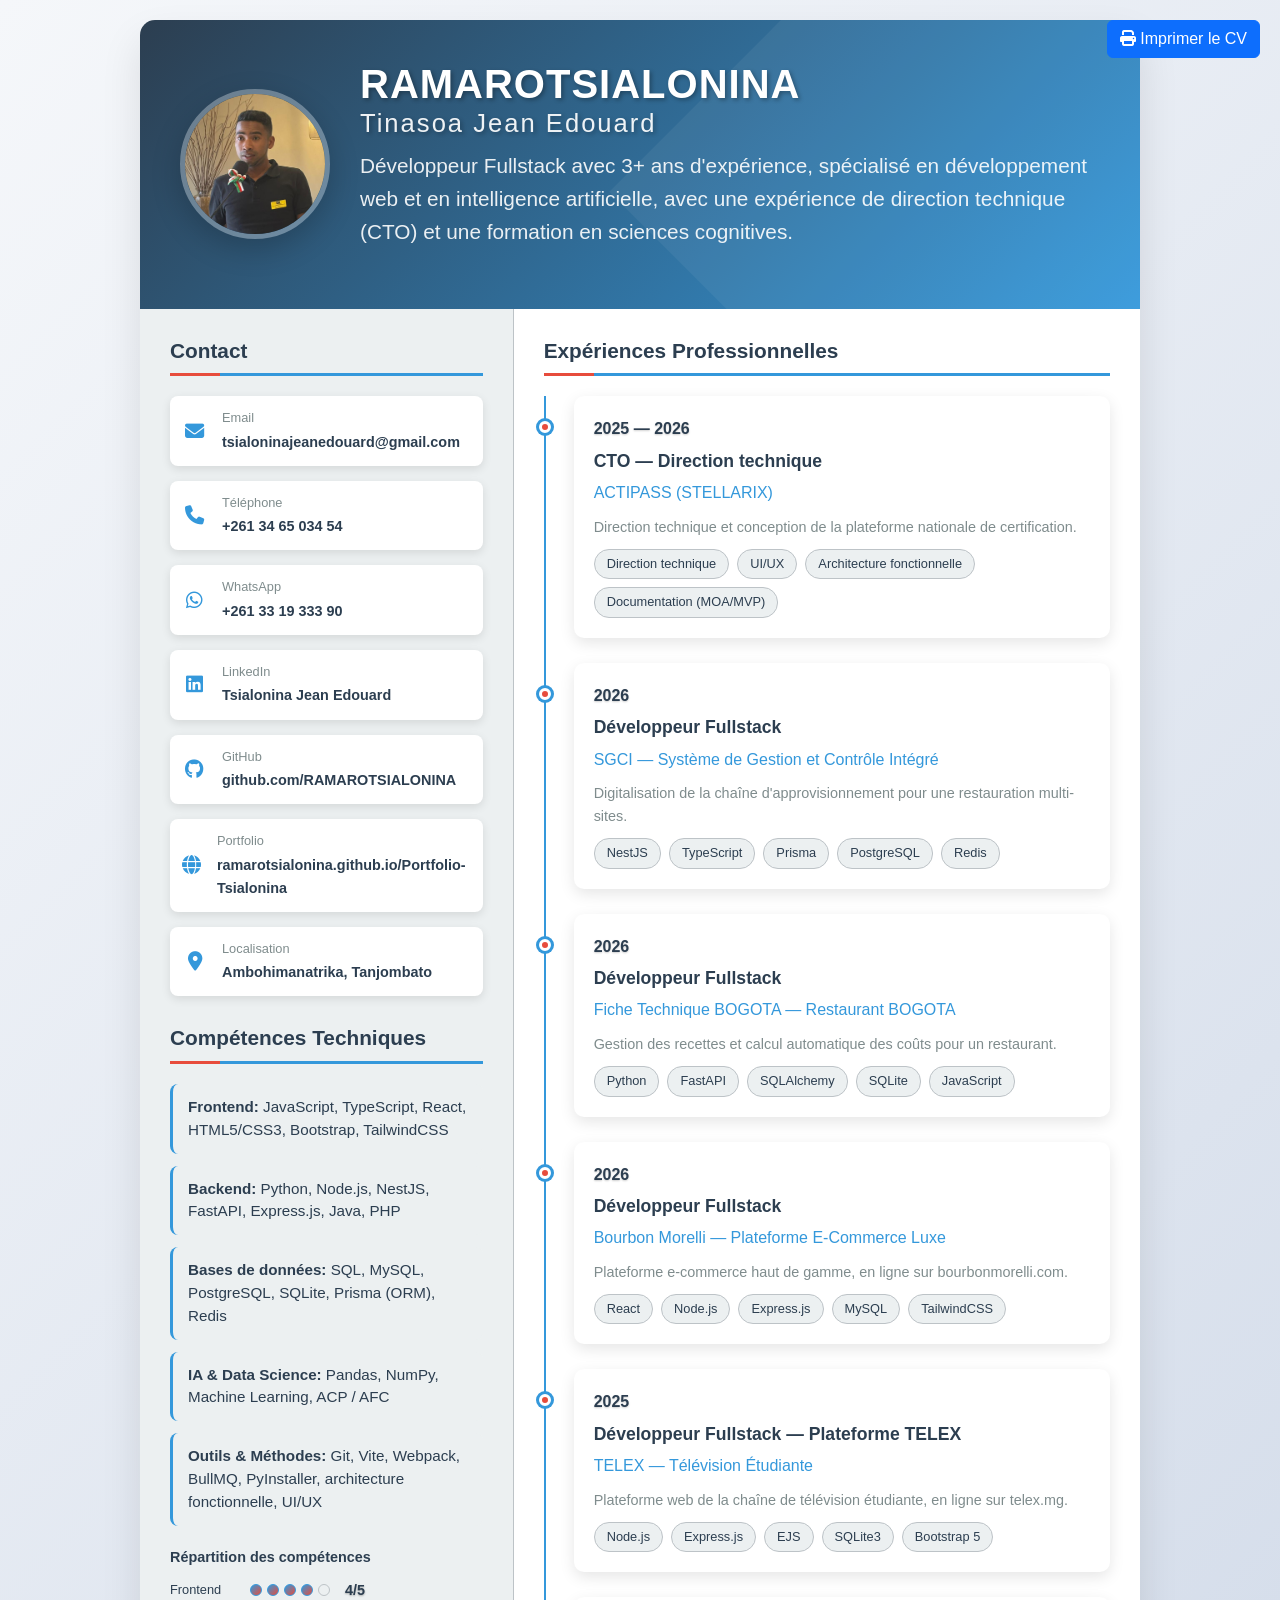
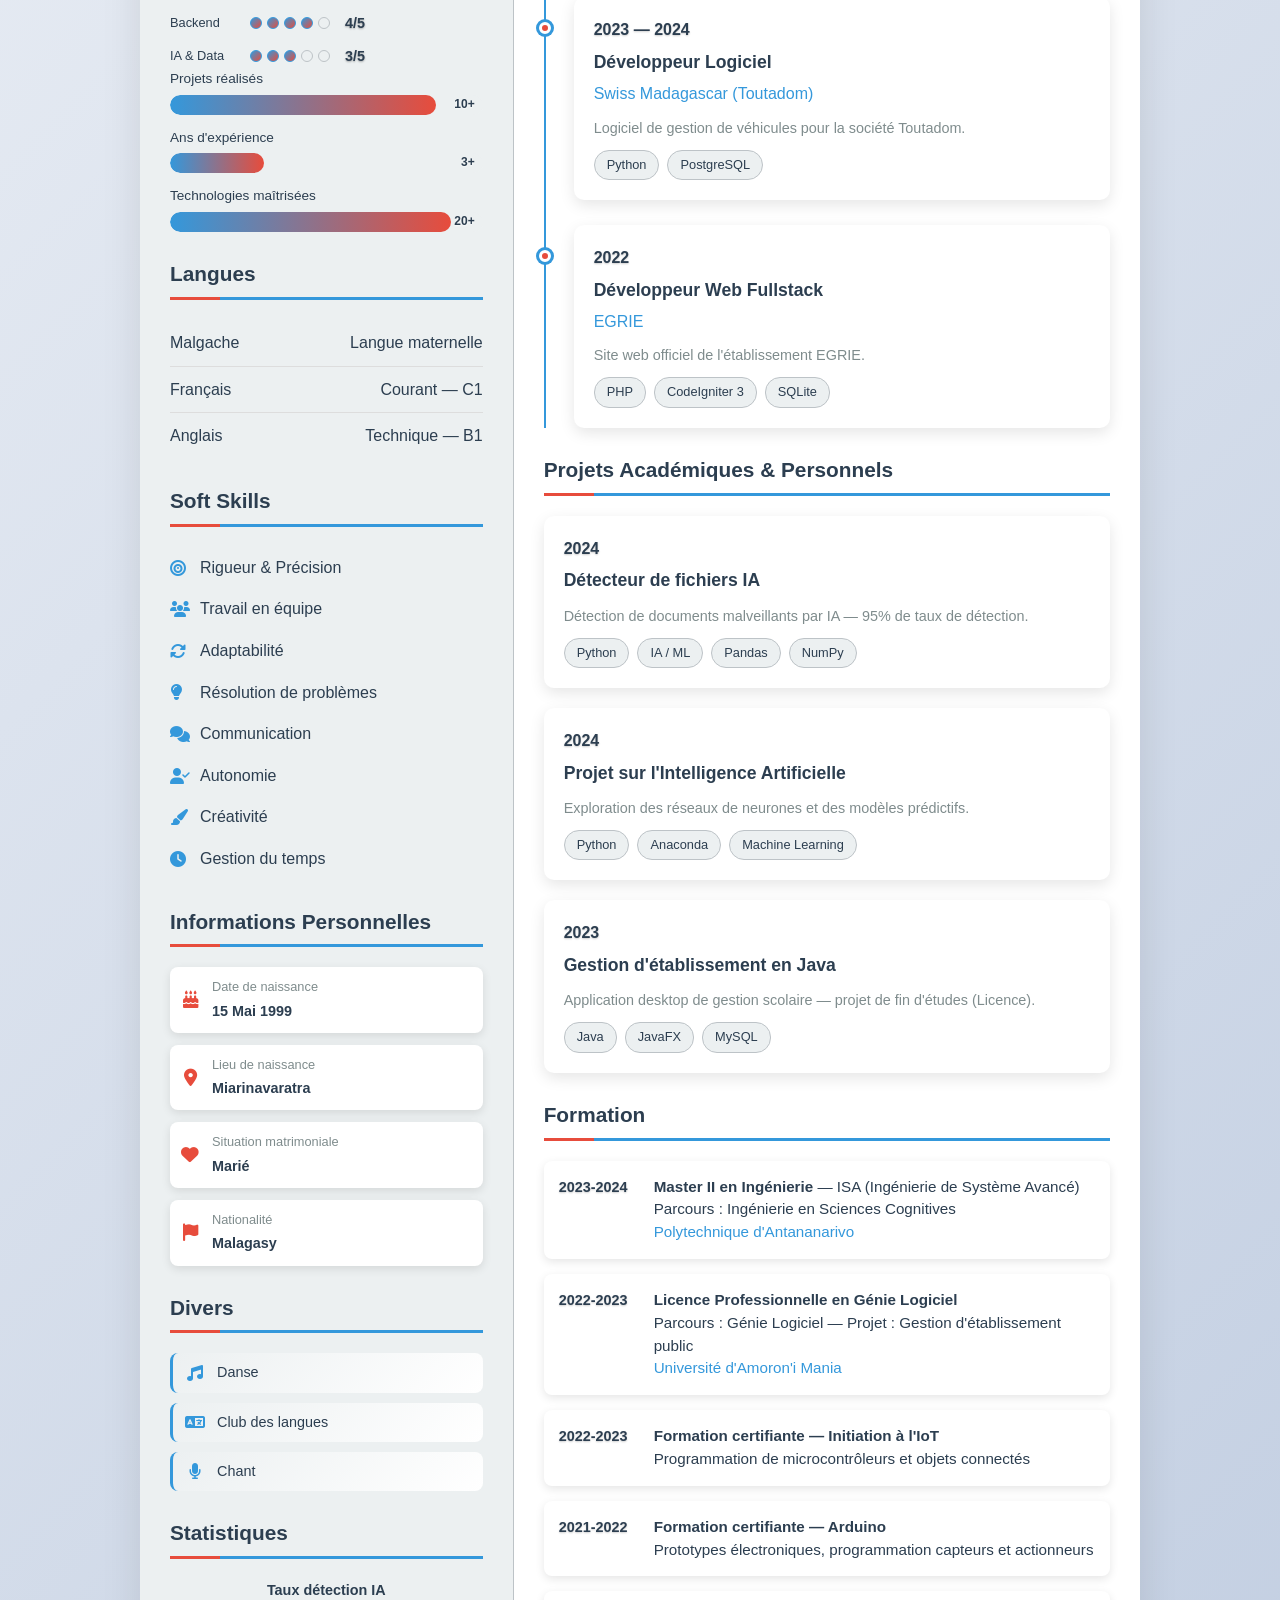
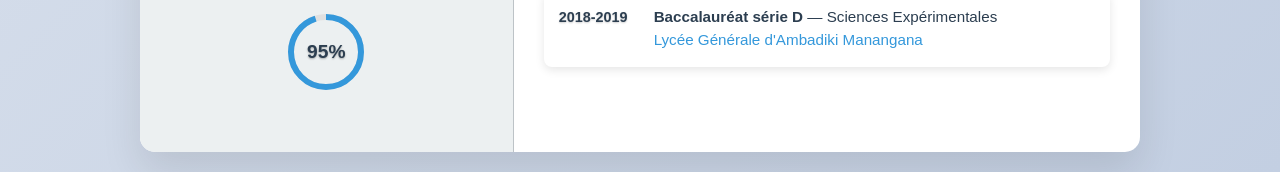
==== CV_Professionnel.html @ 6f7767d1 "CV : ordre des sections de la colonne de gauche revu selon les usages Nouvel ordre : Contact, Compet" ====
<!DOCTYPE html>
<html lang="fr">
<head>
    <meta charset="UTF-8">
    <meta name="viewport" content="width=device-width, initial-scale=1.0">
    <title>CV - Tsialonina Jean Edouard</title>
    <link href="https://cdn.jsdelivr.net/npm/bootstrap@5.3.0/dist/css/bootstrap.min.css" rel="stylesheet">
    <link href="https://cdnjs.cloudflare.com/ajax/libs/font-awesome/6.4.0/css/all.min.css" rel="stylesheet">
    <style>
        :root {
            --primary-color: #2c3e50;
            --secondary-color: #3498db;
            --accent-color: #e74c3c;
            --text-dark: #2c3e50;
            --text-light: #7f8c8d;
            --bg-light: #ecf0f1;
            --bg-white: #ffffff;
            --border-color: #bdc3c7;
        }

        * {
            margin: 0;
            padding: 0;
            box-sizing: border-box;
        }

        body {
            font-family: 'Segoe UI', Tahoma, Geneva, Verdana, sans-serif;
            line-height: 1.6;
            color: var(--text-dark);
            background: linear-gradient(135deg, #f5f7fa 0%, #c3cfe2 100%);
            min-height: 100vh;
            padding: 20px 0;
        }

        .cv-container {
            max-width: 1000px;
            margin: 0 auto;
            background: var(--bg-white);
            box-shadow: 0 20px 40px rgba(0,0,0,0.1);
            border-radius: 15px;
            overflow: hidden;
        }

        .cv-header {
            background: linear-gradient(135deg, var(--primary-color) 0%, var(--secondary-color) 100%);
            color: white;
            padding: 40px;
            position: relative;
            overflow: hidden;
        }

        .cv-header::before {
            content: '';
            position: absolute;
            top: -50%;
            right: -10%;
            width: 50%;
            height: 200%;
            background: rgba(255,255,255,0.05);
            transform: rotate(45deg);
        }

        .profile-section {
            display: flex;
            align-items: center;
            gap: 30px;
            position: relative;
            z-index: 1;
        }

        .profile-img {
            width: 150px;
            height: 150px;
            border-radius: 50%;
            border: 5px solid rgba(255,255,255,0.3);
            object-fit: cover;
            box-shadow: 0 10px 30px rgba(0,0,0,0.2);
        }

        .profile-info h1 {
            font-size: 2.5rem;
            font-weight: 700;
            margin-bottom: 10px;
            text-shadow: 2px 2px 4px rgba(0,0,0,0.3);
        }

        .profile-title {
            font-size: 1.3rem;
            opacity: 0.9;
            margin-bottom: 20px;
            font-weight: 300;
        }

        .contact-info {
            display: flex;
            flex-wrap: wrap;
            gap: 20px;
            font-size: 0.9rem;
        }

        .contact-item {
            display: flex;
            align-items: center;
            gap: 8px;
            background: rgba(255,255,255,0.1);
            padding: 8px 15px;
            border-radius: 20px;
            transition: all 0.3s ease;
        }

        .contact-item:hover {
            background: rgba(255,255,255,0.2);
            transform: translateY(-2px);
        }

        .skill-category {
            margin-bottom: 25px;
        }

        .skill-category-title {
            font-size: 1rem;
            font-weight: 600;
            color: var(--secondary-color);
            margin-bottom: 15px;
            padding-bottom: 5px;
            border-bottom: 2px solid var(--bg-light);
        }

        .contact-sidebar {
            display: flex;
            flex-direction: column;
            gap: 15px;
        }

        .contact-sidebar-item {
            display: flex;
            align-items: center;
            gap: 15px;
            padding: 12px;
            background: white;
            border-radius: 8px;
            box-shadow: 0 3px 10px rgba(0,0,0,0.1);
            transition: all 0.3s ease;
        }

        .contact-sidebar-item:hover {
            transform: translateY(-2px);
            box-shadow: 0 5px 15px rgba(0,0,0,0.15);
        }

        .contact-sidebar-item i {
            color: var(--secondary-color);
            font-size: 1.2rem;
            width: 25px;
            text-align: center;
        }

        .contact-info-text {
            display: flex;
            flex-direction: column;
            gap: 2px;
        }

        .contact-label {
            font-size: 0.8rem;
            color: var(--text-light);
            font-weight: 500;
        }

        .contact-value {
            font-size: 0.9rem;
            color: var(--text-dark);
            font-weight: 600;
        }

        .skills-grid {
            display: grid;
            grid-template-columns: repeat(auto-fit, minmax(250px, 1fr));
            gap: 20px;
        }

        .skill-category-main {
            background: white;
            padding: 20px;
            border-radius: 10px;
            box-shadow: 0 5px 15px rgba(0,0,0,0.1);
            transition: all 0.3s ease;
        }

        .skill-category-main:hover {
            transform: translateY(-3px);
            box-shadow: 0 8px 25px rgba(0,0,0,0.15);
        }

        .skill-category-title-main {
            font-size: 1.1rem;
            font-weight: 600;
            color: var(--primary-color);
            margin-bottom: 15px;
            padding-bottom: 8px;
            border-bottom: 2px solid var(--secondary-color);
        }

        .skills-tags {
            display: flex;
            flex-wrap: wrap;
            gap: 8px;
        }

        .skill-tag-main {
            background: linear-gradient(135deg, var(--bg-light), var(--secondary-color));
            color: var(--text-dark);
            padding: 6px 12px;
            border-radius: 20px;
            font-size: 0.85rem;
            font-weight: 500;
            border: 1px solid var(--border-color);
            transition: all 0.3s ease;
        }

        .skill-tag-main:hover {
            transform: translateY(-2px);
            box-shadow: 0 3px 10px rgba(0,0,0,0.1);
        }

        .formation-timeline {
            display: flex;
            flex-direction: column;
            gap: 30px;
        }

        .formation-category {
            background: white;
            border-radius: 15px;
            padding: 25px;
            box-shadow: 0 8px 25px rgba(0,0,0,0.1);
            transition: all 0.3s ease;
        }

        .formation-category:hover {
            transform: translateY(-5px);
            box-shadow: 0 12px 35px rgba(0,0,0,0.15);
        }

        .formation-category-title {
            font-size: 1.3rem;
            font-weight: 700;
            color: var(--primary-color);
            margin-bottom: 20px;
            padding-bottom: 10px;
            border-bottom: 3px solid var(--secondary-color);
            display: flex;
            align-items: center;
            gap: 10px;
        }

        .formation-category-title::before {
            content: '';
            width: 8px;
            height: 8px;
            background: var(--accent-color);
            border-radius: 50%;
        }

        .diploma-item {
            background: linear-gradient(135deg, #f8f9fa 0%, #ffffff 100%);
            border-radius: 12px;
            padding: 20px;
            margin-bottom: 20px;
            border-left: 4px solid var(--secondary-color);
            transition: all 0.3s ease;
        }

        .diploma-item:hover {
            transform: translateX(5px);
            box-shadow: 0 5px 20px rgba(0,0,0,0.1);
        }

        .diploma-item:last-child {
            margin-bottom: 0;
        }

        .diploma-header {
            display: flex;
            align-items: flex-start;
            gap: 15px;
            margin-bottom: 15px;
        }

        .diploma-year-badge {
            background: linear-gradient(135deg, var(--secondary-color), var(--accent-color));
            color: white;
            padding: 8px 15px;
            border-radius: 20px;
            font-weight: 600;
            font-size: 0.9rem;
            min-width: 100px;
            text-align: center;
            box-shadow: 0 4px 15px rgba(52, 152, 219, 0.3);
        }

        .diploma-main-info {
            flex: 1;
        }

        .diploma-title {
            font-size: 1.2rem;
            font-weight: 700;
            color: var(--primary-color);
            margin-bottom: 5px;
        }

        .diploma-school {
            display: flex;
            align-items: center;
            gap: 8px;
            color: var(--secondary-color);
            font-weight: 500;
            font-size: 1rem;
        }

        .diploma-school i {
            color: var(--accent-color);
        }

        .diploma-content {
            padding-left: 115px;
        }

        .diploma-specialization {
            display: flex;
            flex-wrap: wrap;
            gap: 8px;
            margin-bottom: 10px;
        }

        .specialization-tag {
            background: var(--bg-light);
            color: var(--text-dark);
            padding: 5px 12px;
            border-radius: 15px;
            font-size: 0.85rem;
            font-weight: 500;
            border: 1px solid var(--border-color);
        }

        .diploma-project {
            display: flex;
            align-items: center;
            gap: 8px;
            color: var(--text-light);
            font-size: 0.9rem;
        }

        .diploma-project i {
            color: var(--secondary-color);
        }

        .certification-grid {
            display: grid;
            grid-template-columns: repeat(auto-fit, minmax(300px, 1fr));
            gap: 20px;
        }

        .certification-item {
            display: flex;
            align-items: flex-start;
            gap: 15px;
            background: linear-gradient(135deg, #f8f9fa 0%, #ffffff 100%);
            padding: 20px;
            border-radius: 12px;
            border-left: 4px solid var(--accent-color);
            transition: all 0.3s ease;
        }

        .certification-item:hover {
            transform: translateY(-3px);
            box-shadow: 0 8px 25px rgba(0,0,0,0.1);
        }

        .certification-icon {
            width: 50px;
            height: 50px;
            background: linear-gradient(135deg, var(--secondary-color), var(--accent-color));
            border-radius: 50%;
            display: flex;
            align-items: center;
            justify-content: center;
            color: white;
            font-size: 1.2rem;
            box-shadow: 0 4px 15px rgba(52, 152, 219, 0.3);
        }

        .certification-content {
            flex: 1;
        }

        .certification-title {
            font-size: 1.1rem;
            font-weight: 600;
            color: var(--primary-color);
            margin-bottom: 5px;
        }

        .certification-period {
            color: var(--accent-color);
            font-weight: 500;
            font-size: 0.9rem;
            margin-bottom: 8px;
        }

        .certification-description {
            color: var(--text-light);
            font-size: 0.9rem;
            line-height: 1.5;
        }

        .skills-simple {
            display: flex;
            flex-direction: column;
            gap: 12px;
        }

        .skill-group {
            background: var(--bg-light);
            padding: 12px 15px;
            border-radius: 8px;
            border-left: 3px solid var(--secondary-color);
            font-size: 0.95rem;
            line-height: 1.5;
        }

        .formation-simple {
            display: flex;
            flex-direction: column;
            gap: 15px;
        }

        .formation-item {
            display: flex;
            gap: 15px;
            padding: 15px;
            background: white;
            border-radius: 8px;
            box-shadow: 0 3px 10px rgba(0,0,0,0.1);
            transition: all 0.3s ease;
        }

        .formation-item:hover {
            transform: translateY(-2px);
            box-shadow: 0 5px 20px rgba(0,0,0,0.15);
        }

        .formation-year {
            min-width: 80px;
            font-weight: 700;
            color: #2c3e50;
            font-size: 0.9rem;
            text-shadow: 0 1px 2px rgba(0,0,0,0.2);
        }

        .formation-details {
            flex: 1;
            color: var(--text-dark);
            font-size: 0.95rem;
            line-height: 1.5;
        }

        /* Styles pour les graphiques */
        .stat-chart-container {
            text-align: center;
            margin-bottom: 25px;
        }

        .chart-title {
            font-size: 0.9rem;
            font-weight: 600;
            color: var(--text-dark);
            margin-bottom: 10px;
        }

        .circular-chart {
            position: relative;
            display: inline-block;
        }

        .chart-percentage {
            position: absolute;
            top: 50%;
            left: 50%;
            transform: translate(-50%, -50%);
            font-size: 1.2rem;
            font-weight: 700;
            color: #2c3e50;
            text-shadow: 0 1px 2px rgba(0,0,0,0.3);
        }

        .progress-ring {
            transform: rotate(-90deg);
        }

        .progress-ring-circle {
            transition: stroke-dashoffset 0.35s;
        }

        .stats-bars {
            display: flex;
            flex-direction: column;
            gap: 12px;
            margin-bottom: 25px;
        }

        .stat-bar-item {
            display: flex;
            flex-direction: column;
            gap: 5px;
        }

        .stat-bar-label {
            font-size: 0.85rem;
            color: var(--text-dark);
            font-weight: 500;
        }

        .stat-bar-container {
            position: relative;
            height: 20px;
            background: var(--bg-light);
            border-radius: 10px;
            overflow: hidden;
        }

        .stat-bar-fill {
            height: 100%;
            background: linear-gradient(90deg, var(--secondary-color), var(--accent-color));
            border-radius: 10px;
            transition: width 1s ease;
            position: relative;
        }

        .stat-bar-value {
            position: absolute;
            right: 8px;
            top: 50%;
            transform: translateY(-50%);
            color: #2c3e50;
            font-size: 0.75rem;
            font-weight: 700;
            text-shadow: 0 1px 2px rgba(255,255,255,0.8);
        }

        .dot-chart {
            margin-top: 20px;
        }

        .dot-chart-container {
            display: flex;
            flex-direction: column;
            gap: 10px;
        }

        .dot-row {
            display: flex;
            align-items: center;
            gap: 10px;
        }

        .dot-label {
            min-width: 70px;
            font-size: 0.8rem;
            color: var(--text-dark);
            font-weight: 500;
        }

        .dots {
            display: flex;
            gap: 5px;
        }

        .dot {
            width: 12px;
            height: 12px;
            border-radius: 50%;
            background: var(--bg-light);
            border: 1px solid var(--border-color);
        }

        .dot.filled {
            background: linear-gradient(135deg, var(--secondary-color), var(--accent-color));
            border-color: var(--secondary-color);
        }

        .dot-score {
            min-width: 30px;
            font-size: 0.9rem;
            font-weight: 700;
            color: #2c3e50;
            text-shadow: 0 1px 2px rgba(0,0,0,0.3);
            text-align: center;
        }

        .personal-info {
            display: flex;
            flex-direction: column;
            gap: 12px;
        }

        .personal-info-item {
            display: flex;
            align-items: center;
            gap: 12px;
            padding: 10px;
            background: white;
            border-radius: 8px;
            box-shadow: 0 3px 10px rgba(0,0,0,0.1);
            transition: all 0.3s ease;
        }

        .personal-info-item:hover {
            transform: translateY(-2px);
            box-shadow: 0 5px 15px rgba(0,0,0,0.15);
        }

        .personal-info-item i {
            color: var(--accent-color);
            font-size: 1.1rem;
            width: 20px;
            text-align: center;
        }

        .personal-info-text {
            display: flex;
            flex-direction: column;
            gap: 2px;
        }

        .personal-label {
            font-size: 0.8rem;
            color: var(--text-light);
            font-weight: 500;
        }

        .personal-value {
            font-size: 0.9rem;
            color: var(--text-dark);
            font-weight: 600;
        }

        .divers-info {
            display: flex;
            flex-direction: column;
            gap: 10px;
        }

        .divers-item {
            display: flex;
            align-items: center;
            gap: 12px;
            padding: 8px 12px;
            background: linear-gradient(135deg, var(--bg-light), white);
            border-radius: 8px;
            border-left: 3px solid var(--secondary-color);
            transition: all 0.3s ease;
        }

        .divers-item:hover {
            transform: translateX(3px);
            box-shadow: 0 3px 10px rgba(0,0,0,0.1);
        }

        .divers-item i {
            color: var(--secondary-color);
            font-size: 1rem;
            width: 20px;
            text-align: center;
        }

        .divers-item span {
            color: var(--text-dark);
            font-weight: 500;
            font-size: 0.9rem;
        }

        .cv-body {
            display: grid;
            grid-template-columns: 1fr 2fr;
            gap: 0;
        }

        .sidebar {
            background: var(--bg-light);
            padding: 30px;
            border-right: 1px solid var(--border-color);
        }

        .main-content {
            padding: 30px;
        }

        .section {
            margin-bottom: 30px;
        }

        .section-title {
            font-size: 1.3rem;
            font-weight: 700;
            color: var(--primary-color);
            margin-bottom: 20px;
            padding-bottom: 10px;
            border-bottom: 3px solid var(--secondary-color);
            position: relative;
        }

        .section-title::after {
            content: '';
            position: absolute;
            bottom: -3px;
            left: 0;
            width: 50px;
            height: 3px;
            background: var(--accent-color);
        }

        .skill-item {
            margin-bottom: 15px;
        }

        .skill-header {
            display: flex;
            justify-content: space-between;
            margin-bottom: 5px;
            font-weight: 600;
        }

        .skill-bar {
            height: 8px;
            background: #ddd;
            border-radius: 4px;
            overflow: hidden;
        }

        .skill-progress {
            height: 100%;
            background: linear-gradient(90deg, var(--secondary-color), var(--accent-color));
            border-radius: 4px;
            transition: width 1s ease;
        }

        .language-item {
            display: flex;
            justify-content: space-between;
            align-items: center;
            padding: 10px 0;
            border-bottom: 1px solid #ddd;
        }

        .language-item:last-child {
            border-bottom: none;
        }

        .soft-skill-item {
            display: flex;
            align-items: center;
            gap: 10px;
            padding: 8px 0;
        }

        .soft-skill-item i {
            color: var(--secondary-color);
            width: 20px;
        }

        .timeline {
            position: relative;
            padding-left: 30px;
        }

        .timeline::before {
            content: '';
            position: absolute;
            left: 0;
            top: 0;
            bottom: 0;
            width: 2px;
            background: var(--secondary-color);
        }

        .timeline-item {
            position: relative;
            margin-bottom: 25px;
            background: white;
            padding: 20px;
            border-radius: 10px;
            box-shadow: 0 5px 15px rgba(0,0,0,0.1);
            transition: all 0.3s ease;
        }

        .timeline-item:hover {
            transform: translateY(-3px);
            box-shadow: 0 8px 25px rgba(0,0,0,0.15);
        }

        .timeline-item::before {
            content: '';
            position: absolute;
            left: -35px;
            top: 25px;
            width: 12px;
            height: 12px;
            border-radius: 50%;
            background: var(--accent-color);
            border: 3px solid white;
            box-shadow: 0 0 0 3px var(--secondary-color);
        }

        .timeline-date {
            font-weight: 700;
            color: #2c3e50;
            margin-bottom: 5px;
            text-shadow: 0 1px 2px rgba(0,0,0,0.2);
        }

        .timeline-title {
            font-size: 1.1rem;
            font-weight: 600;
            color: var(--primary-color);
            margin-bottom: 5px;
        }

        .timeline-company {
            color: var(--secondary-color);
            font-weight: 500;
            margin-bottom: 10px;
        }

        .timeline-description {
            color: var(--text-light);
            font-size: 0.9rem;
            margin-bottom: 10px;
        }

        .tech-tags {
            display: flex;
            flex-wrap: wrap;
            gap: 8px;
            margin-top: 10px;
        }

        .tech-tag {
            background: var(--bg-light);
            color: var(--primary-color);
            padding: 4px 12px;
            border-radius: 15px;
            font-size: 0.8rem;
            font-weight: 500;
            border: 1px solid var(--border-color);
        }

        .project-item {
            background: white;
            padding: 20px;
            border-radius: 10px;
            box-shadow: 0 5px 15px rgba(0,0,0,0.1);
            margin-bottom: 20px;
            transition: all 0.3s ease;
        }

        .project-item:hover {
            transform: translateY(-3px);
            box-shadow: 0 8px 25px rgba(0,0,0,0.15);
        }

        .project-year {
            color: #2c3e50;
            font-weight: 700;
            margin-bottom: 5px;
            text-shadow: 0 1px 2px rgba(0,0,0,0.2);
        }

        .project-title {
            font-size: 1.1rem;
            font-weight: 600;
            color: var(--primary-color);
            margin-bottom: 10px;
        }

        .project-description {
            color: var(--text-light);
            font-size: 0.9rem;
            margin-bottom: 10px;
        }

        .diploma-item {
            background: white;
            padding: 20px;
            border-radius: 10px;
            box-shadow: 0 5px 15px rgba(0,0,0,0.1);
            margin-bottom: 20px;
            transition: all 0.3s ease;
        }

        .diploma-item:hover {
            transform: translateY(-3px);
            box-shadow: 0 8px 25px rgba(0,0,0,0.15);
        }

        .diploma-year {
            color: var(--accent-color);
            font-weight: 700;
            margin-bottom: 5px;
        }

        .diploma-title {
            font-size: 1.1rem;
            font-weight: 600;
            color: var(--primary-color);
            margin-bottom: 5px;
        }

        .diploma-school {
            color: var(--secondary-color);
            font-weight: 500;
            margin-bottom: 10px;
        }

        .diploma-details {
            font-size: 0.9rem;
            color: var(--text-light);
        }

        .stats-grid {
            display: grid;
            grid-template-columns: 1fr 1fr;
            gap: 15px;
            margin-top: 20px;
        }

        .stat-item {
            background: white;
            padding: 15px;
            border-radius: 10px;
            text-align: center;
            box-shadow: 0 5px 15px rgba(0,0,0,0.1);
            transition: all 0.3s ease;
        }

        .stat-item:hover {
            transform: translateY(-3px);
            box-shadow: 0 8px 25px rgba(0,0,0,0.15);
        }

        .stat-value {
            font-size: 1.5rem;
            font-weight: 700;
            color: var(--accent-color);
        }

        .stat-label {
            font-size: 0.8rem;
            color: var(--text-light);
            margin-top: 5px;
        }

        @media (max-width: 768px) {
            .cv-body {
                grid-template-columns: 1fr;
            }
            
            .sidebar {
                border-right: none;
                border-bottom: 1px solid var(--border-color);
            }
            
            .profile-section {
                flex-direction: column;
                text-align: center;
            }
            
            .contact-info {
                justify-content: center;
                flex-direction: column;
                align-items: center;
                gap: 10px;
            }
            
            .profile-info h1 {
                font-size: 2rem;
            }
            
            .profile-title {
                font-size: 1.1rem;
            }
            
            .skill-category-title {
                font-size: 0.9rem;
            }
            
            .stats-grid {
                grid-template-columns: 1fr;
            }
        }

        @media (max-width: 480px) {
            .cv-header {
                padding: 20px;
            }
            
            .profile-img {
                width: 120px;
                height: 120px;
            }
            
            .sidebar {
                padding: 20px;
            }
            
            .main-content {
                padding: 20px;
            }
            
            .timeline-item {
                padding: 15px;
            }
            
            .project-item {
                padding: 15px;
            }
            
            .diploma-item {
                padding: 15px;
            }
        }

        @media print {
            @page { size: A4 portrait; margin: 1.2cm 1.5cm; }

            /* ── Masqués à l'impression ── */
            .no-print,
            .print-btn { display: none !important; }

            /* ── Reset body ── */
            body {
                background: white;
                padding: 0;
                font-size: 8.5pt;
                color: #1a1a1a;
            }

            /* ── Conteneur principal ── */
            .cv-container {
                box-shadow: none;
                border-radius: 0;
                max-width: 100%;
            }

            /* ── Header compressé ── */
            .cv-header {
                padding: 14px 18px;
                background: linear-gradient(135deg, #2c3e50 0%, #3498db 100%) !important;
                -webkit-print-color-adjust: exact;
                print-color-adjust: exact;
            }
            .profile-img  { width: 75px; height: 75px; }
            .profile-info h1   { font-size: 14pt; margin-bottom: 4px; }
            .profile-title     { font-size: 8.5pt; }
            .profile-section   { gap: 16px; }

            /* ── Layout 2 colonnes ── */
            .cv-body { grid-template-columns: 1fr 2.2fr; }
            .sidebar      { padding: 12px 14px; background: #f5f7fa !important; -webkit-print-color-adjust: exact; print-color-adjust: exact; }
            .main-content { padding: 12px 16px; }

            /* ── Sections ── */
            .section { margin-bottom: 10px; }
            .section-title {
                font-size: 9pt;
                margin-bottom: 6px;
                padding-bottom: 4px;
            }
            .section-title::after { width: 30px; }

            /* ── Contact sidebar ── */
            .contact-sidebar     { gap: 5px; }
            .contact-sidebar-item {
                padding: 4px 6px;
                box-shadow: none;
                border-radius: 4px;
                gap: 8px;
            }
            .contact-label { font-size: 6.5pt; }
            .contact-value { font-size: 8pt; }
            .contact-sidebar-item i { font-size: 0.85rem; }

            /* ── Langues ── */
            .language-item { padding: 4px 0; font-size: 8pt; }

            /* ── Soft Skills ── */
            .soft-skill-item { padding: 2px 0; font-size: 8pt; gap: 7px; }
            .soft-skill-item i { font-size: 0.8rem; }

            /* ── Infos personnelles ── */
            .personal-info      { gap: 5px; }
            .personal-info-item { padding: 4px 6px; box-shadow: none; gap: 8px; }
            .personal-label     { font-size: 6.5pt; }
            .personal-value     { font-size: 8pt; }

            /* ── Divers ── */
            .divers-info   { gap: 4px; }
            .divers-item   { padding: 3px 7px; }
            .divers-item span  { font-size: 8pt; }
            .divers-item i     { font-size: 0.8rem; }

            /* ── Timeline expériences ── */
            .timeline { padding-left: 18px; }
            .timeline-item {
                padding: 8px 10px;
                margin-bottom: 7px;
                box-shadow: none;
                border-radius: 6px;
                page-break-inside: avoid;
            }
            .timeline-item::before { left: -23px; top: 14px; width: 9px; height: 9px; }
            .timeline-date        { font-size: 7.5pt; margin-bottom: 2px; }
            .timeline-title       { font-size: 9.5pt; margin-bottom: 2px; }
            .timeline-company     { font-size: 8pt;   margin-bottom: 4px; }
            .timeline-description { font-size: 8pt;   margin-bottom: 4px; }

            /* ── Compétences ── */
            .skills-simple { gap: 5px; }
            .skill-group   { padding: 5px 10px; font-size: 8pt; border-radius: 4px; }

            /* ── Projets ── */
            .project-item {
                padding: 7px 10px;
                margin-bottom: 7px;
                box-shadow: none;
                border-radius: 6px;
                page-break-inside: avoid;
            }
            .project-year        { font-size: 7.5pt; margin-bottom: 2px; }
            .project-title       { font-size: 9.5pt; margin-bottom: 4px; }
            .project-description { font-size: 8pt;   margin-bottom: 4px; }

            /* ── Formation ── */
            .formation-simple { gap: 6px; }
            .formation-item {
                padding: 6px 10px;
                box-shadow: none;
                border-radius: 4px;
                page-break-inside: avoid;
            }
            .formation-year    { font-size: 7.5pt; min-width: 58px; }
            .formation-details { font-size: 8pt; line-height: 1.4; }

            /* ── Tags techniques ── */
            .tech-tags { gap: 4px; margin-top: 4px; }
            .tech-tag  { font-size: 7pt; padding: 2px 6px; border-radius: 10px; }

            /* ── Suppression hover/transform ── */
            .timeline-item:hover,
            .project-item:hover,
            .formation-item:hover,
            .contact-sidebar-item:hover,
            .personal-info-item:hover,
            .divers-item:hover {
                transform: none !important;
                box-shadow: none !important;
            }

            /* ── Contrôle des sauts de page ──
               Les sections longues (expériences, projets) doivent pouvoir se
               répartir sur plusieurs pages ; seuls les items restent insécables
               (règles .timeline-item / .project-item / .formation-item). */
            .section { page-break-inside: auto; margin-bottom: 7px; }
            .section-title { page-break-after: avoid; }

            /* Densité : éviter une dernière page presque vide */
            .timeline-item   { margin-bottom: 7px !important; }
            .project-item    { margin-bottom: 6px !important; }
            .formation-item  { margin-bottom: 5px !important; }
            /* Compétences techniques dans la colonne étroite : compactes */
            .skills-simple   { gap: 3px !important; }
            .skill-group     { padding: 3px 8px !important; font-size: 7.5pt !important; line-height: 1.35; }
            .sidebar .section { margin-bottom: 5px; }
            .chart-title     { margin-bottom: 4px !important; }

            /* ── Correctifs impression ──────────────────────────────
               La largeur A4 (~680px utiles) déclenche les media queries
               mobiles : on rétablit ici la mise en page bureau. */
            .profile-section {
                flex-direction: row;
                text-align: left;
                align-items: center;
            }
            .cv-header    { height: auto; }
            .cv-container { overflow: visible; }

            /* Mise en page 2 colonnes identique à l'écran (sidebar à gauche,
               contenu à droite). Le CSS grid ne se fragmente pas entre les
               pages : on utilise une table, qui elle se pagine correctement. */
            .cv-body {
                display: table;
                width: 100%;
                table-layout: fixed;
                overflow: visible;
            }
            .sidebar {
                display: table-cell;
                width: 34%;
                vertical-align: top;
                overflow: visible;
                break-inside: auto;
                page-break-inside: auto;
            }
            .main-content {
                display: table-cell;
                width: 66%;
                vertical-align: top;
                overflow: visible;
                break-inside: auto;
                page-break-inside: auto;
            }

            .contact-sidebar-item,
            .personal-info-item,
            .divers-item,
            .language-item,
            .soft-skill-item,
            .stat-bar-item { break-inside: avoid; page-break-inside: avoid; }

            /* ── Finitions impression ─────────────────────────────────
               Le text-shadow est rendu dans le PDF comme un second calque
               de texte : rendu moins net et texte dupliqué au copier-coller
               (problématique pour les logiciels de lecture de CV / ATS). */
            h1, h2, h3,
            .profile-info h1, .profile-title,
            .section-title, .timeline-date, .timeline-title,
            .project-title, .chart-percentage, .chart-title,
            .stat-bar-value, .dot-score, .formation-item strong {
                text-shadow: none !important;
            }

            /* Valeurs longues (email, URL) : autoriser la coupure au lieu
               de déborder de la colonne étroite. */
            .contact-info-text { min-width: 0; flex: 1 1 auto; }
            .contact-value {
                font-size: 7pt;
                line-height: 1.3;
                overflow-wrap: break-word;   /* coupe aux tirets et slashs */
            }
            .contact-sidebar-item { align-items: flex-start; }
            .contact-sidebar-item i { margin-top: 1px; }

            /* Respiration entre les blocs de la colonne de gauche */
            .dot-chart  { margin-top: 10px; }
            .stats-bars { margin-top: 10px; margin-bottom: 0 !important; }

            /* Valeur des barres : pastille blanche pour rester lisible aussi
               bien sur la partie colorée que sur la piste claire. */
            .stat-bar-value {
                background: #ffffff;
                color: #2c3e50;
                padding: 0 4px;
                border-radius: 6px;
                font-size: 7pt;
                line-height: 1.5;
            }

            /* Rendu net des aplats de couleur */
            .sidebar, .cv-header, .tech-tag, .skill-group,
            .stat-bar-fill, .dot.filled {
                -webkit-print-color-adjust: exact;
                print-color-adjust: exact;
            }

            /* ── Taille de police agrandie (lisibilité) ────────────────
               Placé en fin de bloc pour primer sur les règles ci-dessus. */
            body                  { font-size: 9.5pt; }
            .profile-info h1      { font-size: 16pt; }
            .profile-title        { font-size: 9.5pt; }
            .section-title        { font-size: 10.5pt; }

            .contact-label        { font-size: 7pt; }
            /* Reste plus petit que le corps : les valeurs longues (email, URL)
               doivent tenir sur une seule ligne dans la colonne étroite. */
            .contact-value        { font-size: 7.5pt; }
            .language-item        { font-size: 9pt; }
            .soft-skill-item      { font-size: 9pt; }
            .personal-label       { font-size: 7.5pt; }
            .personal-value       { font-size: 9pt; }
            .divers-item span     { font-size: 9pt; }

            .timeline-date        { font-size: 8.5pt; }
            .timeline-title       { font-size: 11pt; }
            .timeline-company     { font-size: 9pt; }
            .timeline-description { font-size: 9pt; }

            .skill-group          { font-size: 8.5pt !important; }
            .project-year         { font-size: 8.5pt; }
            .project-title        { font-size: 11pt; }
            .project-description  { font-size: 9pt; }
            .formation-year       { font-size: 8.5pt; }
            .formation-details    { font-size: 9pt; }
            .tech-tag             { font-size: 8pt; padding: 2px 7px; }

            .chart-title          { font-size: 9.5pt; }
            .dot-label            { font-size: 9pt; }
            .dot-score            { font-size: 9pt; }
            .stat-bar-label       { font-size: 9pt; }
            .stat-bar-value       { font-size: 8pt; }

            /* ── Espacements resserrés ────────────────────────────────
               Compense l'agrandissement de la police pour conserver un
               CV de 2 pages sans reduire la lisibilite du texte. */
            .contact-sidebar      { gap: 3px; }
            .contact-sidebar-item { padding: 3px 6px; }
            .language-item        { padding: 2px 0; }
            .soft-skill-item      { padding: 1px 0; }
            .personal-info-item   { padding: 3px 6px; }
            .divers-item          { padding: 2px 6px; }
            /* Respiration avant le titre de la section suivante */
            .sidebar .section     { margin-bottom: 11px; }
            .section              { margin-bottom: 8px; }
            .sidebar .section-title { margin-bottom: 5px; }

            /* Indentation suspendue : les lignes repliees s'alignent sous la
               liste et non sous le libelle, qui reste ainsi bien detache. */
            .skill-group {
                padding: 4px 8px 4px 20px !important;
                text-indent: -11px;
            }
            .timeline-item        { margin-bottom: 6px !important; }
            .project-item         { margin-bottom: 5px !important; }
            .formation-item       { margin-bottom: 2px !important; }
            .formation-details    { line-height: 1.3; }
            .dot-chart            { margin-top: 8px; }
            .stats-bars           { margin-top: 8px; gap: 7px; }

            /* En-tete legerement compacte : tout le document remonte d'autant */
            .cv-header    { padding: 10px 18px; }
            .profile-img  { width: 66px; height: 66px; border-width: 3px; }
            .profile-section { gap: 14px; }
        }
    </style>
</head>
<body>
    <div class="cv-container">
        <!-- Header -->
        <header class="cv-header">
            <div class="profile-section">
                <img src="photo_profil.jpg" alt="Photo de profil" class="profile-img">
                <div class="profile-info">
                    <h1>
                        <span style="display:block;font-size:2.5rem;font-weight:800;letter-spacing:1px">RAMAROTSIALONINA</span>
                        <span style="display:block;font-size:1.6rem;font-weight:400;letter-spacing:2px;opacity:0.92">Tinasoa Jean Edouard</span>
                    </h1>
                    <div class="profile-title">Développeur Fullstack avec 3+ ans d'expérience, spécialisé en développement web et en intelligence artificielle, avec une expérience de direction technique (CTO) et une formation en sciences cognitives.</div>
                </div>
            </div>
        </header>

        
        <!-- Body -->
        <div class="cv-body">
            <!-- Sidebar -->
            <aside class="sidebar">
                <!-- Contact -->
                <section class="section">
                    <h3 class="section-title">Contact</h3>
                    <div class="contact-sidebar">
                        <div class="contact-sidebar-item">
                            <i class="fas fa-envelope"></i>
                            <div class="contact-info-text">
                                <span class="contact-label">Email</span>
                                <span class="contact-value">tsialoninajeanedouard@gmail.com</span>
                            </div>
                        </div>
                        <div class="contact-sidebar-item">
                            <i class="fas fa-phone"></i>
                            <div class="contact-info-text">
                                <span class="contact-label">Téléphone</span>
                                <span class="contact-value">+261 34 65 034 54</span>
                            </div>
                        </div>
                        <div class="contact-sidebar-item">
                            <i class="fab fa-whatsapp"></i>
                            <div class="contact-info-text">
                                <span class="contact-label">WhatsApp</span>
                                <span class="contact-value">+261 33 19 333 90</span>
                            </div>
                        </div>
                        <a class="contact-sidebar-item" href="https://www.linkedin.com/in/TsialoninaJeanEdouard" target="_blank" rel="noopener noreferrer" style="text-decoration:none;color:inherit">
                            <i class="fab fa-linkedin"></i>
                            <div class="contact-info-text">
                                <span class="contact-label">LinkedIn</span>
                                <span class="contact-value">Tsialonina Jean Edouard</span>
                            </div>
                        </a>
                        <a class="contact-sidebar-item" href="https://github.com/RAMAROTSIALONINA" target="_blank" rel="noopener noreferrer" style="text-decoration:none;color:inherit">
                            <i class="fab fa-github"></i>
                            <div class="contact-info-text">
                                <span class="contact-label">GitHub</span>
                                <span class="contact-value">github.com/RAMAROTSIALONINA</span>
                            </div>
                        </a>
                        <a class="contact-sidebar-item" href="https://ramarotsialonina.github.io/Portfolio-Tsialonina/" target="_blank" rel="noopener noreferrer" style="text-decoration:none;color:inherit">
                            <i class="fas fa-globe"></i>
                            <div class="contact-info-text">
                                <span class="contact-label">Portfolio</span>
                                <span class="contact-value">ramarotsialonina.github.io/Portfolio-Tsialonina</span>
                            </div>
                        </a>
                        <div class="contact-sidebar-item">
                            <i class="fas fa-map-marker-alt"></i>
                            <div class="contact-info-text">
                                <span class="contact-label">Localisation</span>
                                <span class="contact-value">Ambohimanatrika, Tanjombato</span>
                            </div>
                        </div>
                    </div>
                </section>

                <!-- Compétences Techniques -->
                <section class="section">
                    <h3 class="section-title">Compétences Techniques</h3>

                    <div class="skills-simple">
                        <div class="skill-group">
                            <strong>Frontend:</strong> JavaScript, TypeScript, React, HTML5/CSS3, Bootstrap, TailwindCSS
                        </div>
                        <div class="skill-group">
                            <strong>Backend:</strong> Python, Node.js, NestJS, FastAPI, Express.js, Java, PHP
                        </div>
                        <div class="skill-group">
                            <strong>Bases de données:</strong> SQL, MySQL, PostgreSQL, SQLite, Prisma (ORM), Redis
                        </div>
                        <div class="skill-group">
                            <strong>IA &amp; Data Science:</strong> Pandas, NumPy, Machine Learning, ACP / AFC
                        </div>
                        <div class="skill-group">
                            <strong>Outils &amp; Méthodes:</strong> Git, Vite, Webpack, BullMQ, PyInstaller, architecture fonctionnelle, UI/UX
                        </div>
                    </div>

                    <!-- Graphique à points - Répartition des compétences -->
                    <div class="dot-chart">
                        <div class="chart-title">Répartition des compétences</div>
                        <div class="dot-chart-container">
                            <div class="dot-row">
                                <div class="dot-label">Frontend</div>
                                <div class="dots">
                                    <div class="dot filled"></div>
                                    <div class="dot filled"></div>
                                    <div class="dot filled"></div>
                                    <div class="dot filled"></div>
                                    <div class="dot"></div>
                                </div>
                                <div class="dot-score">4/5</div>
                            </div>
                            <div class="dot-row">
                                <div class="dot-label">Backend</div>
                                <div class="dots">
                                    <div class="dot filled"></div>
                                    <div class="dot filled"></div>
                                    <div class="dot filled"></div>
                                    <div class="dot filled"></div>
                                    <div class="dot"></div>
                                </div>
                                <div class="dot-score">4/5</div>
                            </div>
                            <div class="dot-row">
                                <div class="dot-label">IA &amp; Data</div>
                                <div class="dots">
                                    <div class="dot filled"></div>
                                    <div class="dot filled"></div>
                                    <div class="dot filled"></div>
                                    <div class="dot"></div>
                                    <div class="dot"></div>
                                </div>
                                <div class="dot-score">3/5</div>
                            </div>
                        </div>
                    </div>

                    <!-- Barres de progression -->
                    <div class="stats-bars">
                        <div class="stat-bar-item">
                            <div class="stat-bar-label">Projets réalisés</div>
                            <div class="stat-bar-container">
                                <div class="stat-bar-fill" style="width: 85%"></div>
                                <div class="stat-bar-value">10+</div>
                            </div>
                        </div>

                        <div class="stat-bar-item">
                            <div class="stat-bar-label">Ans d'expérience</div>
                            <div class="stat-bar-container">
                                <div class="stat-bar-fill" style="width: 30%"></div>
                                <div class="stat-bar-value">3+</div>
                            </div>
                        </div>

                        <div class="stat-bar-item">
                            <div class="stat-bar-label">Technologies maîtrisées</div>
                            <div class="stat-bar-container">
                                <div class="stat-bar-fill" style="width: 90%"></div>
                                <div class="stat-bar-value">20+</div>
                            </div>
                        </div>
                    </div>
                </section>

                <!-- Langues -->
                <section class="section">
                    <h3 class="section-title">Langues</h3>
                    <div class="language-item">
                        <span>Malgache</span>
                        <span>Langue maternelle</span>
                    </div>
                    <div class="language-item">
                        <span>Français</span>
                        <span>Courant — C1</span>
                    </div>
                    <div class="language-item">
                        <span>Anglais</span>
                        <span>Technique — B1</span>
                    </div>
                </section>

                <!-- Soft Skills -->
                <section class="section">
                    <h3 class="section-title">Soft Skills</h3>
                    <div class="soft-skill-item">
                        <i class="fas fa-bullseye"></i>
                        <span>Rigueur & Précision</span>
                    </div>
                    <div class="soft-skill-item">
                        <i class="fas fa-users"></i>
                        <span>Travail en équipe</span>
                    </div>
                    <div class="soft-skill-item">
                        <i class="fas fa-sync-alt"></i>
                        <span>Adaptabilité</span>
                    </div>
                    <div class="soft-skill-item">
                        <i class="fas fa-lightbulb"></i>
                        <span>Résolution de problèmes</span>
                    </div>
                    <div class="soft-skill-item">
                        <i class="fas fa-comments"></i>
                        <span>Communication</span>
                    </div>
                    <div class="soft-skill-item">
                        <i class="fas fa-user-check"></i>
                        <span>Autonomie</span>
                    </div>
                    <div class="soft-skill-item">
                        <i class="fas fa-paint-brush"></i>
                        <span>Créativité</span>
                    </div>
                    <div class="soft-skill-item">
                        <i class="fas fa-clock"></i>
                        <span>Gestion du temps</span>
                    </div>
                </section>

                <!-- Informations Personnelles -->
                <section class="section">
                    <h3 class="section-title">Informations Personnelles</h3>
                    <div class="personal-info">
                        <div class="personal-info-item">
                            <i class="fas fa-birthday-cake"></i>
                            <div class="personal-info-text">
                                <span class="personal-label">Date de naissance</span>
                                <span class="personal-value">15 Mai 1999</span>
                            </div>
                        </div>
                        <div class="personal-info-item">
                            <i class="fas fa-map-marker-alt"></i>
                            <div class="personal-info-text">
                                <span class="personal-label">Lieu de naissance</span>
                                <span class="personal-value">Miarinavaratra</span>
                            </div>
                        </div>
                        <div class="personal-info-item">
                            <i class="fas fa-heart"></i>
                            <div class="personal-info-text">
                                <span class="personal-label">Situation matrimoniale</span>
                                <span class="personal-value">Marié</span>
                            </div>
                        </div>
                        <div class="personal-info-item">
                            <i class="fas fa-flag"></i>
                            <div class="personal-info-text">
                                <span class="personal-label">Nationalité</span>
                                <span class="personal-value">Malagasy</span>
                            </div>
                        </div>
                    </div>
                </section>

                <!-- Divers -->
                <section class="section">
                    <h3 class="section-title">Divers</h3>
                    <div class="divers-info">
                        <div class="divers-item">
                            <i class="fas fa-music"></i>
                            <span>Danse</span>
                        </div>
                        <div class="divers-item">
                            <i class="fas fa-language"></i>
                            <span>Club des langues</span>
                        </div>
                        <div class="divers-item">
                            <i class="fas fa-microphone"></i>
                            <span>Chant</span>
                        </div>
                    </div>
                </section>

                <!-- Statistiques -->
                <section class="section no-print">
                    <h3 class="section-title">Statistiques</h3>
                    
                    <!-- Graphique circulaire - Taux détection IA -->
                    <div class="stat-chart-container">
                        <div class="chart-title">Taux détection IA</div>
                        <div class="circular-chart">
                            <div class="chart-percentage">95%</div>
                            <svg class="progress-ring" width="80" height="80">
                                <circle class="progress-ring-circle" stroke="#e0e0e0" stroke-width="6" fill="transparent" r="35" cx="40" cy="40"/>
                                <circle class="progress-ring-circle progress" stroke="#3498db" stroke-width="6" fill="transparent" r="35" cx="40" cy="40" style="stroke-dasharray: 220; stroke-dashoffset: 11;"/>
                            </svg>
                        </div>
                    </div>
                </section>

            </aside>

            <!-- Main Content -->
            <main class="main-content">

                <!-- Expériences Professionnelles -->
                <section class="section">
                    <h3 class="section-title">Expériences Professionnelles</h3>
                    <div class="timeline">
                        <div class="timeline-item">
                            <div class="timeline-date">2025 — 2026</div>
                            <div class="timeline-title">CTO — Direction technique</div>
                            <div class="timeline-company">ACTIPASS (STELLARIX)</div>
                            <div class="timeline-description">
                                Direction technique et conception de la plateforme nationale de certification.
                            </div>
                            <div class="tech-tags">
                                <span class="tech-tag">Direction technique</span>
                                <span class="tech-tag">UI/UX</span>
                                <span class="tech-tag">Architecture fonctionnelle</span>
                                <span class="tech-tag">Documentation (MOA/MVP)</span>
                            </div>
                        </div>

                        <div class="timeline-item">
                            <div class="timeline-date">2026</div>
                            <div class="timeline-title">Développeur Fullstack</div>
                            <div class="timeline-company">SGCI — Système de Gestion et Contrôle Intégré</div>
                            <div class="timeline-description">
                                Digitalisation de la chaîne d'approvisionnement pour une restauration multi-sites.
                            </div>
                            <div class="tech-tags">
                                <span class="tech-tag">NestJS</span>
                                <span class="tech-tag">TypeScript</span>
                                <span class="tech-tag">Prisma</span>
                                <span class="tech-tag">PostgreSQL</span>
                                <span class="tech-tag">Redis</span>
                            </div>
                        </div>

                        <div class="timeline-item">
                            <div class="timeline-date">2026</div>
                            <div class="timeline-title">Développeur Fullstack</div>
                            <div class="timeline-company">Fiche Technique BOGOTA — Restaurant BOGOTA</div>
                            <div class="timeline-description">
                                Gestion des recettes et calcul automatique des coûts pour un restaurant.
                            </div>
                            <div class="tech-tags">
                                <span class="tech-tag">Python</span>
                                <span class="tech-tag">FastAPI</span>
                                <span class="tech-tag">SQLAlchemy</span>
                                <span class="tech-tag">SQLite</span>
                                <span class="tech-tag">JavaScript</span>
                            </div>
                        </div>

                        <div class="timeline-item">
                            <div class="timeline-date">2026</div>
                            <div class="timeline-title">Développeur Fullstack</div>
                            <div class="timeline-company">Bourbon Morelli — Plateforme E-Commerce Luxe</div>
                            <div class="timeline-description">
                                Plateforme e-commerce haut de gamme, en ligne sur bourbonmorelli.com.
                            </div>
                            <div class="tech-tags">
                                <span class="tech-tag">React</span>
                                <span class="tech-tag">Node.js</span>
                                <span class="tech-tag">Express.js</span>
                                <span class="tech-tag">MySQL</span>
                                <span class="tech-tag">TailwindCSS</span>
                            </div>
                        </div>
                        
                        <div class="timeline-item">
                            <div class="timeline-date">2025</div>
                            <div class="timeline-title">Développeur Fullstack — Plateforme TELEX</div>
                            <div class="timeline-company">TELEX — Télévision Étudiante</div>
                            <div class="timeline-description">
                                Plateforme web de la chaîne de télévision étudiante, en ligne sur telex.mg.
                            </div>
                            <div class="tech-tags">
                                <span class="tech-tag">Node.js</span>
                                <span class="tech-tag">Express.js</span>
                                <span class="tech-tag">EJS</span>
                                <span class="tech-tag">SQLite3</span>
                                <span class="tech-tag">Bootstrap 5</span>
                            </div>
                        </div>
                        
                        <div class="timeline-item">
                            <div class="timeline-date">2023 — 2024</div>
                            <div class="timeline-title">Développeur Logiciel</div>
                            <div class="timeline-company">Swiss Madagascar (Toutadom)</div>
                            <div class="timeline-description">
                                Logiciel de gestion de véhicules pour la société Toutadom.
                            </div>
                            <div class="tech-tags">
                                <span class="tech-tag">Python</span>
                                <span class="tech-tag">PostgreSQL</span>
                            </div>
                        </div>
                        
                        <div class="timeline-item">
                            <div class="timeline-date">2022</div>
                            <div class="timeline-title">Développeur Web Fullstack</div>
                            <div class="timeline-company">EGRIE</div>
                            <div class="timeline-description">
                                Site web officiel de l'établissement EGRIE.
                            </div>
                            <div class="tech-tags">
                                <span class="tech-tag">PHP</span>
                                <span class="tech-tag">CodeIgniter 3</span>
                                <span class="tech-tag">SQLite</span>
                            </div>
                        </div>
                    </div>
                </section>

                <!-- Projets Académiques & Personnels -->
                <section class="section">
                    <h3 class="section-title">Projets Académiques & Personnels</h3>

                    <div class="project-item">
                        <div class="project-year">2024</div>
                        <div class="project-title">Détecteur de fichiers IA</div>
                        <div class="project-description">
                            Détection de documents malveillants par IA — 95% de taux de détection.
                        </div>
                        <div class="tech-tags">
                            <span class="tech-tag">Python</span>
                            <span class="tech-tag">IA / ML</span>
                            <span class="tech-tag">Pandas</span>
                            <span class="tech-tag">NumPy</span>
                        </div>
                    </div>

                    <div class="project-item">
                        <div class="project-year">2024</div>
                        <div class="project-title">Projet sur l'Intelligence Artificielle</div>
                        <div class="project-description">
                            Exploration des réseaux de neurones et des modèles prédictifs.
                        </div>
                        <div class="tech-tags">
                            <span class="tech-tag">Python</span>
                            <span class="tech-tag">Anaconda</span>
                            <span class="tech-tag">Machine Learning</span>
                        </div>
                    </div>

                    <div class="project-item">
                        <div class="project-year">2023</div>
                        <div class="project-title">Gestion d'établissement en Java</div>
                        <div class="project-description">
                            Application desktop de gestion scolaire — projet de fin d'études (Licence).
                        </div>
                        <div class="tech-tags">
                            <span class="tech-tag">Java</span>
                            <span class="tech-tag">JavaFX</span>
                            <span class="tech-tag">MySQL</span>
                        </div>
                    </div>

                </section>

                <!-- Formation -->
                <section class="section">
                    <h3 class="section-title">Formation</h3>

                    <div class="formation-simple">
                        <div class="formation-item">
                            <div class="formation-year">2023-2024</div>
                            <div class="formation-details">
                                <strong>Master II en Ingénierie</strong> — ISA (Ingénierie de Système Avancé)<br>
                                Parcours : Ingénierie en Sciences Cognitives<br>
                                <span style="color:var(--secondary-color)">Polytechnique d'Antananarivo</span>
                            </div>
                        </div>

                        <div class="formation-item">
                            <div class="formation-year">2022-2023</div>
                            <div class="formation-details">
                                <strong>Licence Professionnelle en Génie Logiciel</strong><br>
                                Parcours : Génie Logiciel — Projet : Gestion d'établissement public<br>
                                <span style="color:var(--secondary-color)">Université d'Amoron'i Mania</span>
                            </div>
                        </div>

                        <div class="formation-item">
                            <div class="formation-year">2022-2023</div>
                            <div class="formation-details">
                                <strong>Formation certifiante — Initiation à l'IoT</strong><br>
                                Programmation de microcontrôleurs et objets connectés
                            </div>
                        </div>

                        <div class="formation-item">
                            <div class="formation-year">2021-2022</div>
                            <div class="formation-details">
                                <strong>Formation certifiante — Arduino</strong><br>
                                Prototypes électroniques, programmation capteurs et actionneurs
                            </div>
                        </div>

                        <div class="formation-item">
                            <div class="formation-year">2018-2019</div>
                            <div class="formation-details">
                                <strong>Baccalauréat série D</strong> — Sciences Expérimentales<br>
                                <span style="color:var(--secondary-color)">Lycée Générale d'Ambadiki Manangana</span>
                            </div>
                        </div>
                    </div>
                </section>
            </main>
        </div>
    </div>

    <script>
        // Animation des barres de progression au chargement
        document.addEventListener('DOMContentLoaded', function() {
            const skillBars = document.querySelectorAll('.skill-progress');
            skillBars.forEach(bar => {
                const width = bar.style.width;
                bar.style.width = '0%';
                setTimeout(() => {
                    bar.style.width = width;
                }, 100);
            });
        });

        // Fonction d'impression
        function printCV() {
            window.print();
        }

        // Ajout d'un bouton d'impression (optionnel)
        document.addEventListener('DOMContentLoaded', function() {
            const printBtn = document.createElement('button');
            printBtn.innerHTML = '<i class="fas fa-print"></i> Imprimer le CV';
            printBtn.className = 'btn btn-primary position-fixed print-btn';
            printBtn.style.cssText = 'top: 20px; right: 20px; z-index: 1000;';
            printBtn.onclick = printCV;
            document.body.appendChild(printBtn);
        });
    </script>
</body>
</html>
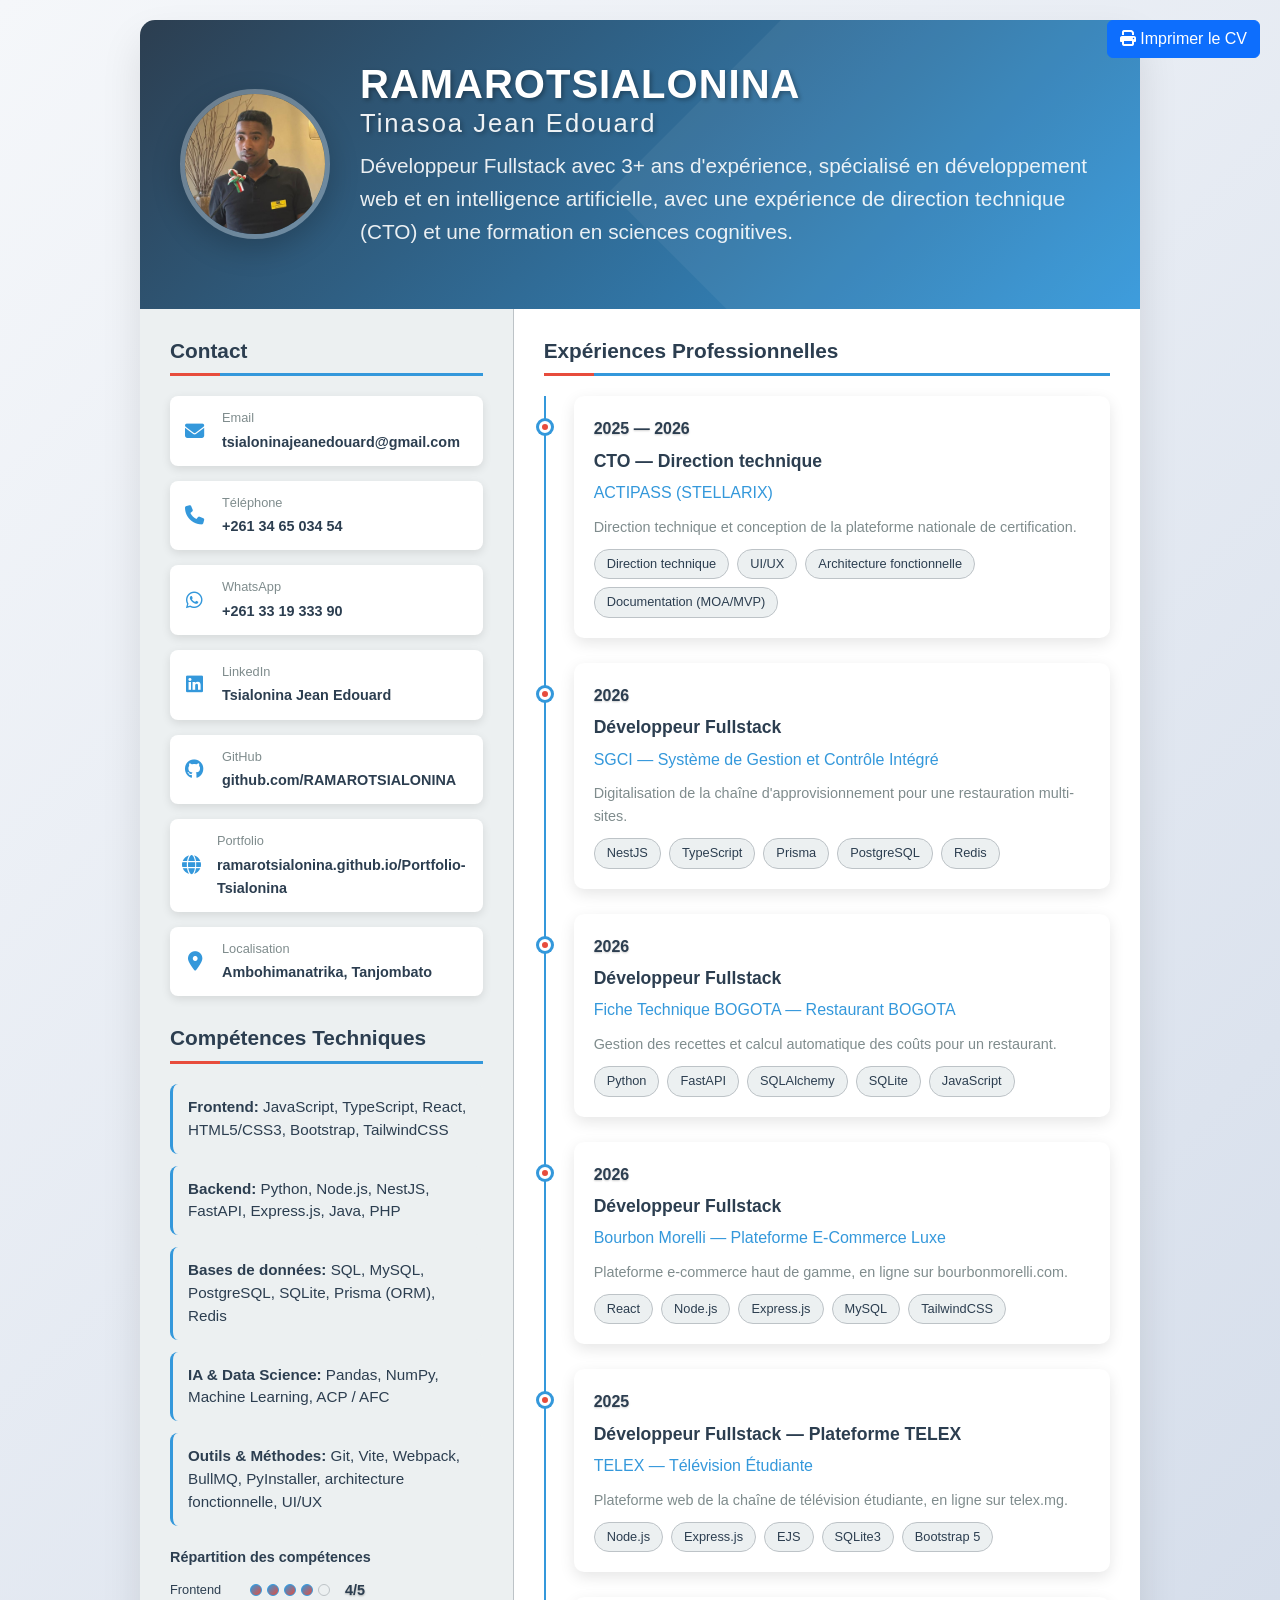
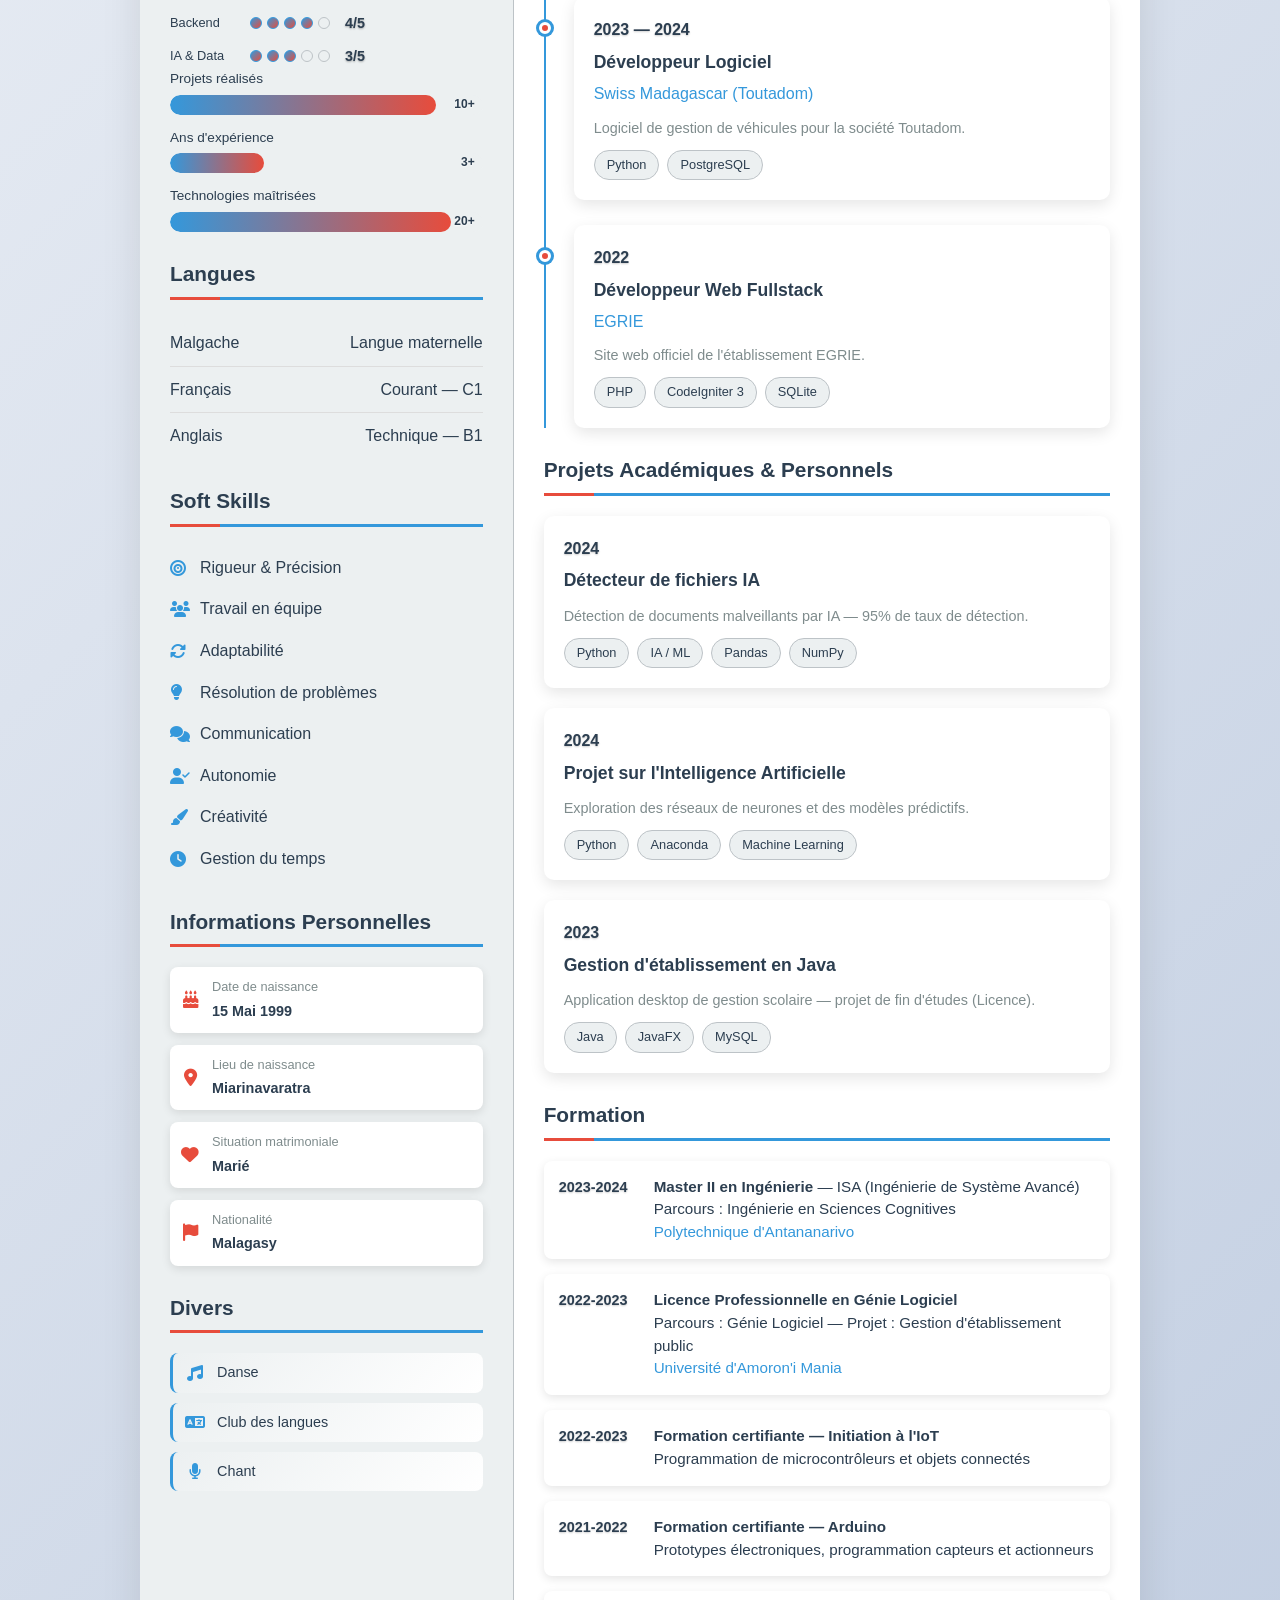
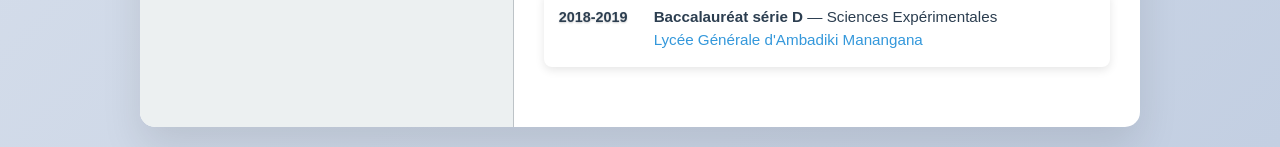
==== commit cec3e8e1: "CV : suppression du graphique "Taux detection IA" (95%) - Le graphique circulaire et sa section Stat" ====
--- a/CV_Professionnel.html
+++ b/CV_Professionnel.html
@@ -1327,8 +1327,14 @@
             /* Indentation suspendue : les lignes repliees s'alignent sous la
                liste et non sous le libelle, qui reste ainsi bien detache. */
             .skill-group {
-                padding: 4px 8px 4px 20px !important;
-                text-indent: -11px;
+                padding: 4px 8px 4px 18px !important;
+                text-indent: 0 !important;
+            }
+            /* Libelle sur sa propre ligne, technologies indentees dessous */
+            .skill-group strong {
+                display: block;
+                margin-left: -10px;
+                margin-bottom: 1px;
             }
             .timeline-item        { margin-bottom: 6px !important; }
             .project-item         { margin-bottom: 5px !important; }
@@ -1619,23 +1625,6 @@
                     </div>
                 </section>
 
-                <!-- Statistiques -->
-                <section class="section no-print">
-                    <h3 class="section-title">Statistiques</h3>
-                    
-                    <!-- Graphique circulaire - Taux détection IA -->
-                    <div class="stat-chart-container">
-                        <div class="chart-title">Taux détection IA</div>
-                        <div class="circular-chart">
-                            <div class="chart-percentage">95%</div>
-                            <svg class="progress-ring" width="80" height="80">
-                                <circle class="progress-ring-circle" stroke="#e0e0e0" stroke-width="6" fill="transparent" r="35" cx="40" cy="40"/>
-                                <circle class="progress-ring-circle progress" stroke="#3498db" stroke-width="6" fill="transparent" r="35" cx="40" cy="40" style="stroke-dasharray: 220; stroke-dashoffset: 11;"/>
-                            </svg>
-                        </div>
-                    </div>
-                </section>
-
             </aside>
 
             <!-- Main Content -->
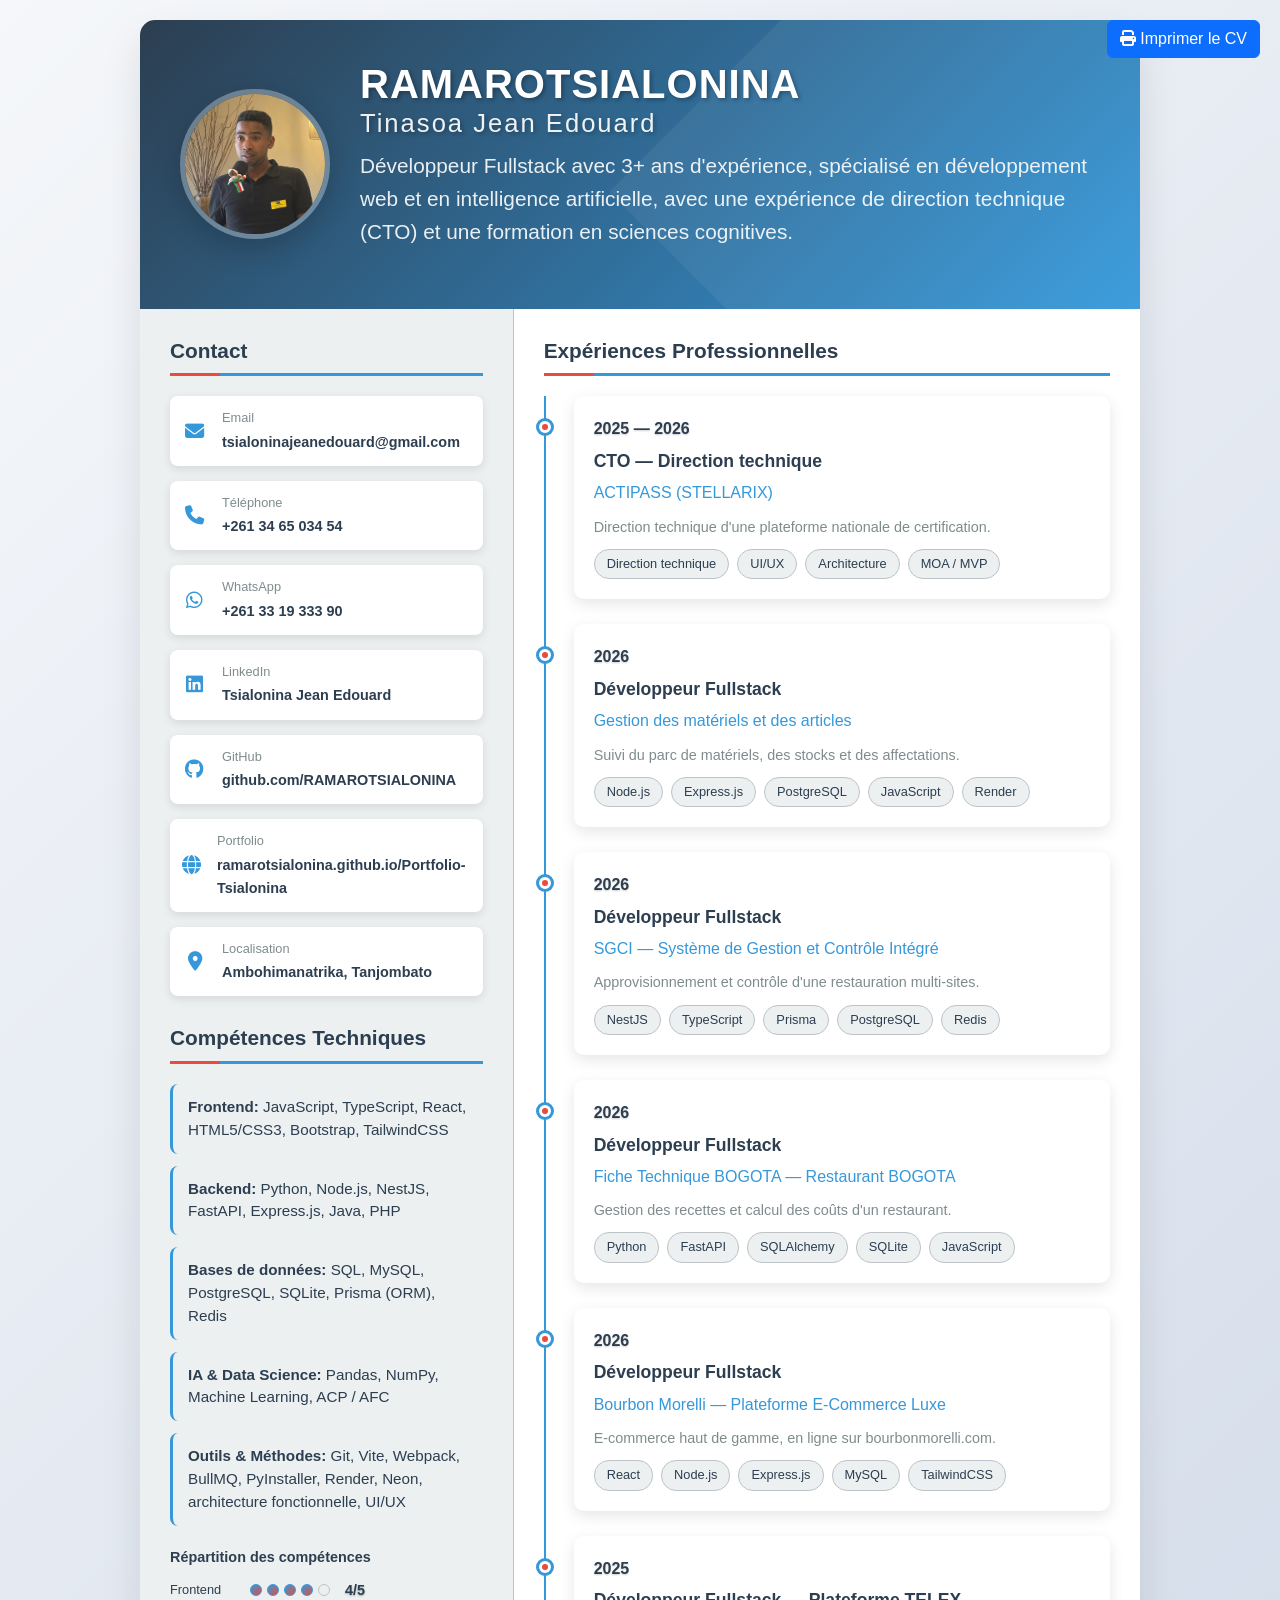
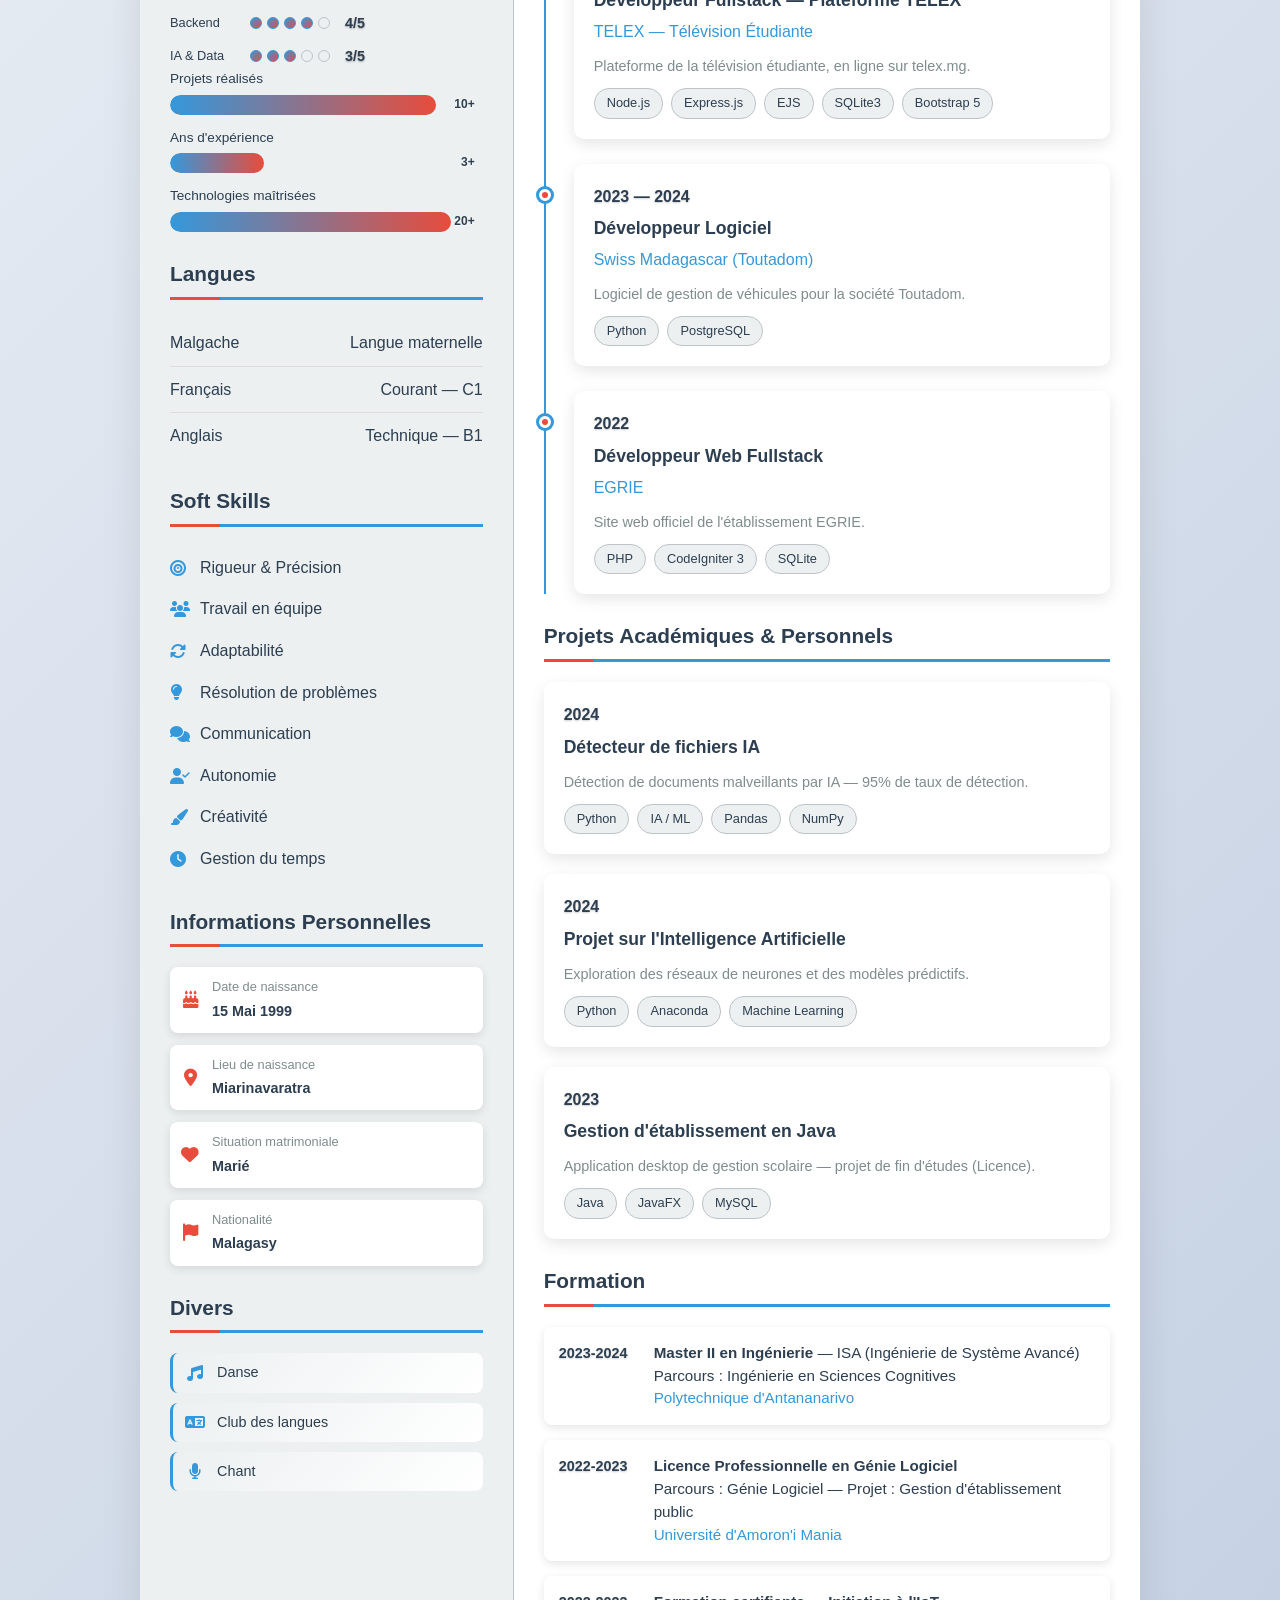
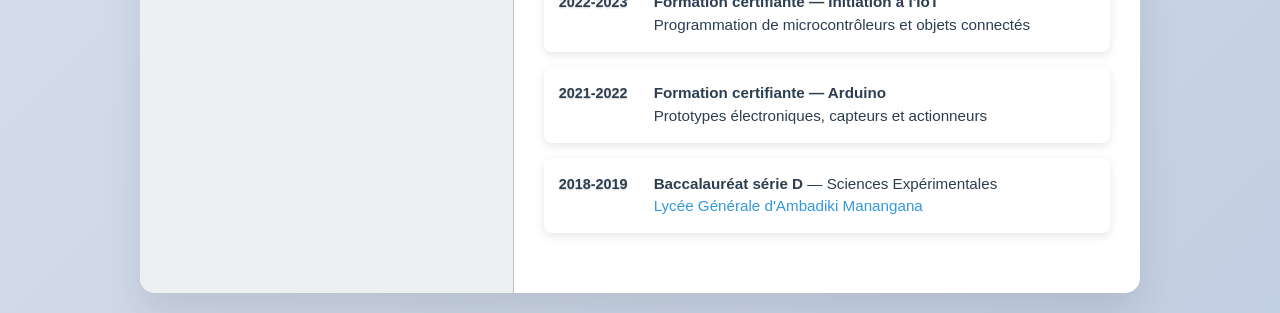
==== commit 904b3e96: "Ajout du projet Gestion des Materiels (fiche, competences, CV) - Projet : application Node.js / Expr" ====
--- a/CV_Professionnel.html
+++ b/CV_Professionnel.html
@@ -1033,7 +1033,7 @@
         }
 
         @media print {
-            @page { size: A4 portrait; margin: 1.2cm 1.5cm; }
+            @page { size: A4 portrait; margin: 1cm 1.5cm; }
 
             /* ── Masqués à l'impression ── */
             .no-print,
@@ -1445,7 +1445,7 @@
                             <strong>IA &amp; Data Science:</strong> Pandas, NumPy, Machine Learning, ACP / AFC
                         </div>
                         <div class="skill-group">
-                            <strong>Outils &amp; Méthodes:</strong> Git, Vite, Webpack, BullMQ, PyInstaller, architecture fonctionnelle, UI/UX
+                            <strong>Outils &amp; Méthodes:</strong> Git, Vite, Webpack, BullMQ, PyInstaller, Render, Neon, architecture fonctionnelle, UI/UX
                         </div>
                     </div>
 
@@ -1639,13 +1639,29 @@
                             <div class="timeline-title">CTO — Direction technique</div>
                             <div class="timeline-company">ACTIPASS (STELLARIX)</div>
                             <div class="timeline-description">
-                                Direction technique et conception de la plateforme nationale de certification.
+                                Direction technique d'une plateforme nationale de certification.
                             </div>
                             <div class="tech-tags">
                                 <span class="tech-tag">Direction technique</span>
                                 <span class="tech-tag">UI/UX</span>
-                                <span class="tech-tag">Architecture fonctionnelle</span>
-                                <span class="tech-tag">Documentation (MOA/MVP)</span>
+                                <span class="tech-tag">Architecture</span>
+                                <span class="tech-tag">MOA / MVP</span>
+                            </div>
+                        </div>
+
+                        <div class="timeline-item">
+                            <div class="timeline-date">2026</div>
+                            <div class="timeline-title">Développeur Fullstack</div>
+                            <div class="timeline-company">Gestion des matériels et des articles</div>
+                            <div class="timeline-description">
+                                Suivi du parc de matériels, des stocks et des affectations.
+                            </div>
+                            <div class="tech-tags">
+                                <span class="tech-tag">Node.js</span>
+                                <span class="tech-tag">Express.js</span>
+                                <span class="tech-tag">PostgreSQL</span>
+                                <span class="tech-tag">JavaScript</span>
+                                <span class="tech-tag">Render</span>
                             </div>
                         </div>
 
@@ -1654,7 +1670,7 @@
                             <div class="timeline-title">Développeur Fullstack</div>
                             <div class="timeline-company">SGCI — Système de Gestion et Contrôle Intégré</div>
                             <div class="timeline-description">
-                                Digitalisation de la chaîne d'approvisionnement pour une restauration multi-sites.
+                                Approvisionnement et contrôle d'une restauration multi-sites.
                             </div>
                             <div class="tech-tags">
                                 <span class="tech-tag">NestJS</span>
@@ -1670,7 +1686,7 @@
                             <div class="timeline-title">Développeur Fullstack</div>
                             <div class="timeline-company">Fiche Technique BOGOTA — Restaurant BOGOTA</div>
                             <div class="timeline-description">
-                                Gestion des recettes et calcul automatique des coûts pour un restaurant.
+                                Gestion des recettes et calcul des coûts d'un restaurant.
                             </div>
                             <div class="tech-tags">
                                 <span class="tech-tag">Python</span>
@@ -1686,7 +1702,7 @@
                             <div class="timeline-title">Développeur Fullstack</div>
                             <div class="timeline-company">Bourbon Morelli — Plateforme E-Commerce Luxe</div>
                             <div class="timeline-description">
-                                Plateforme e-commerce haut de gamme, en ligne sur bourbonmorelli.com.
+                                E-commerce haut de gamme, en ligne sur bourbonmorelli.com.
                             </div>
                             <div class="tech-tags">
                                 <span class="tech-tag">React</span>
@@ -1702,7 +1718,7 @@
                             <div class="timeline-title">Développeur Fullstack — Plateforme TELEX</div>
                             <div class="timeline-company">TELEX — Télévision Étudiante</div>
                             <div class="timeline-description">
-                                Plateforme web de la chaîne de télévision étudiante, en ligne sur telex.mg.
+                                Plateforme de la télévision étudiante, en ligne sur telex.mg.
                             </div>
                             <div class="tech-tags">
                                 <span class="tech-tag">Node.js</span>
@@ -1823,7 +1839,7 @@
                             <div class="formation-year">2021-2022</div>
                             <div class="formation-details">
                                 <strong>Formation certifiante — Arduino</strong><br>
-                                Prototypes électroniques, programmation capteurs et actionneurs
+                                Prototypes électroniques, capteurs et actionneurs
                             </div>
                         </div>
 
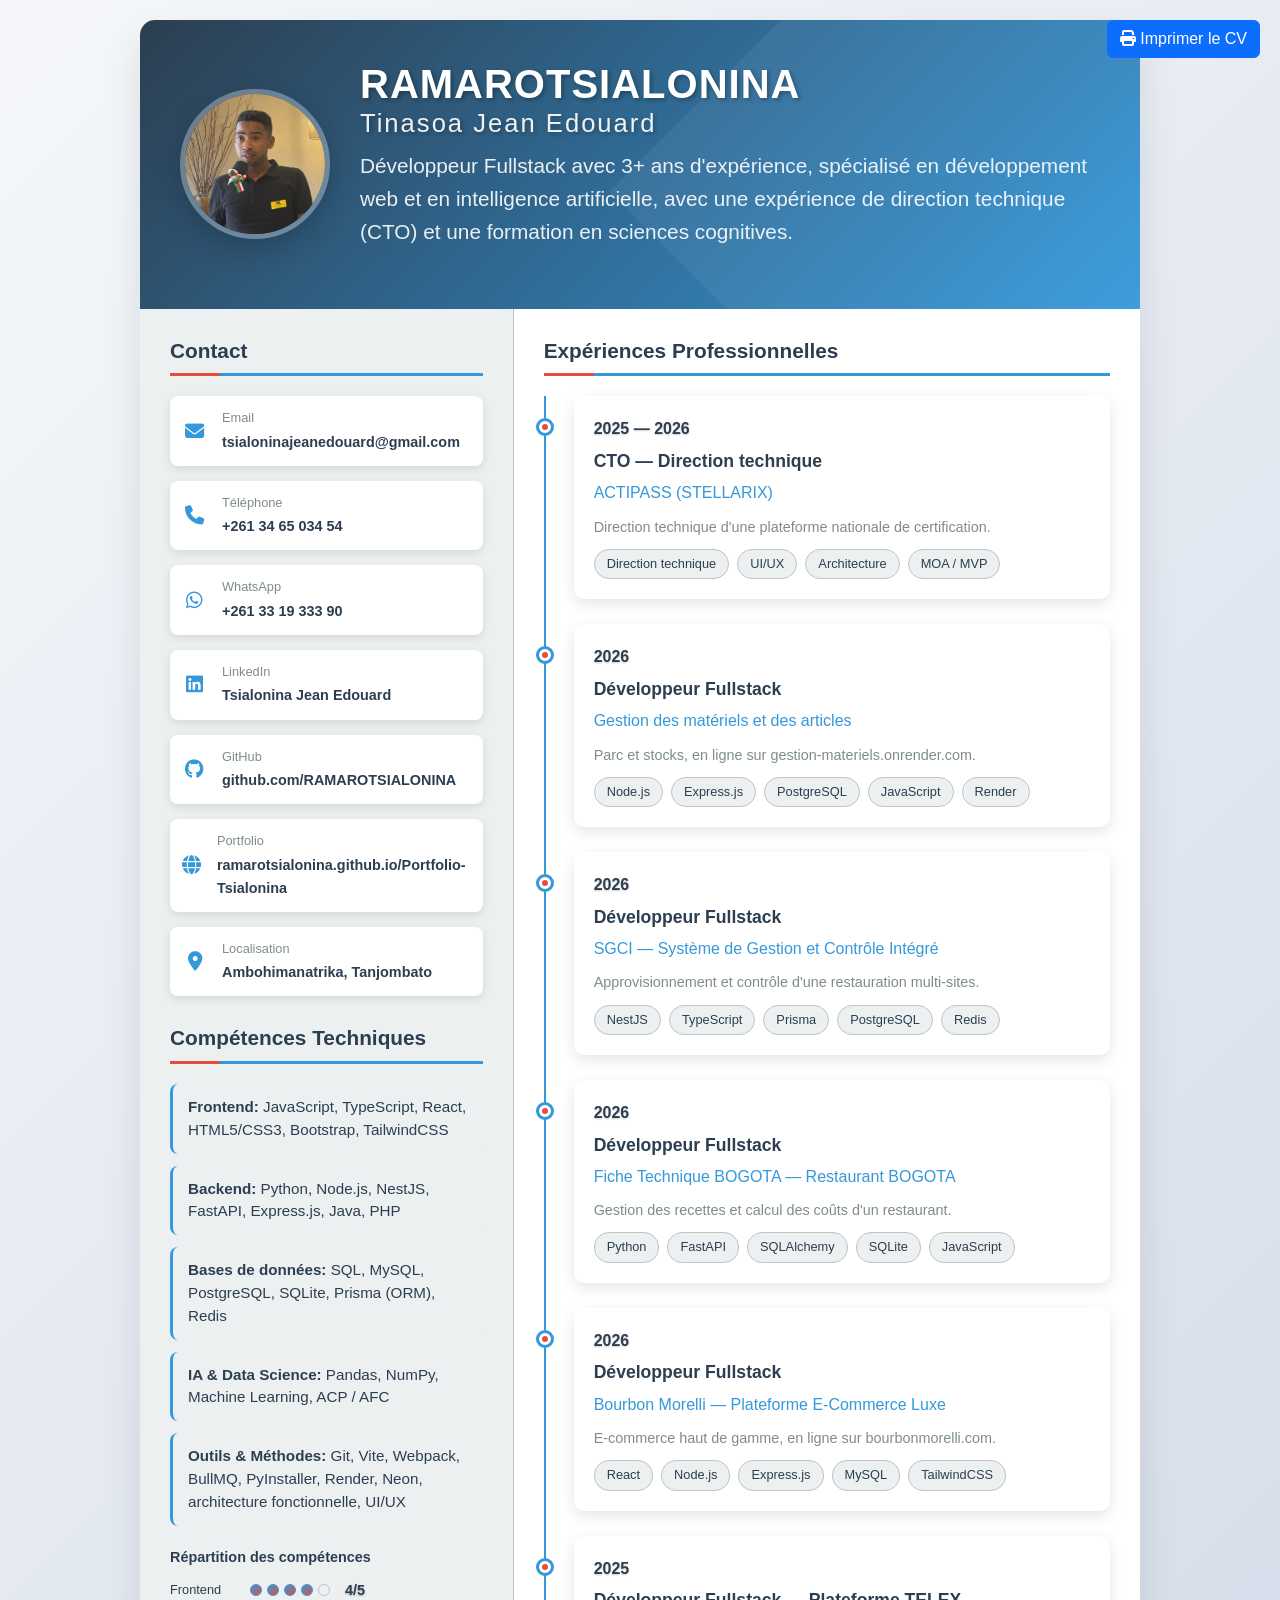
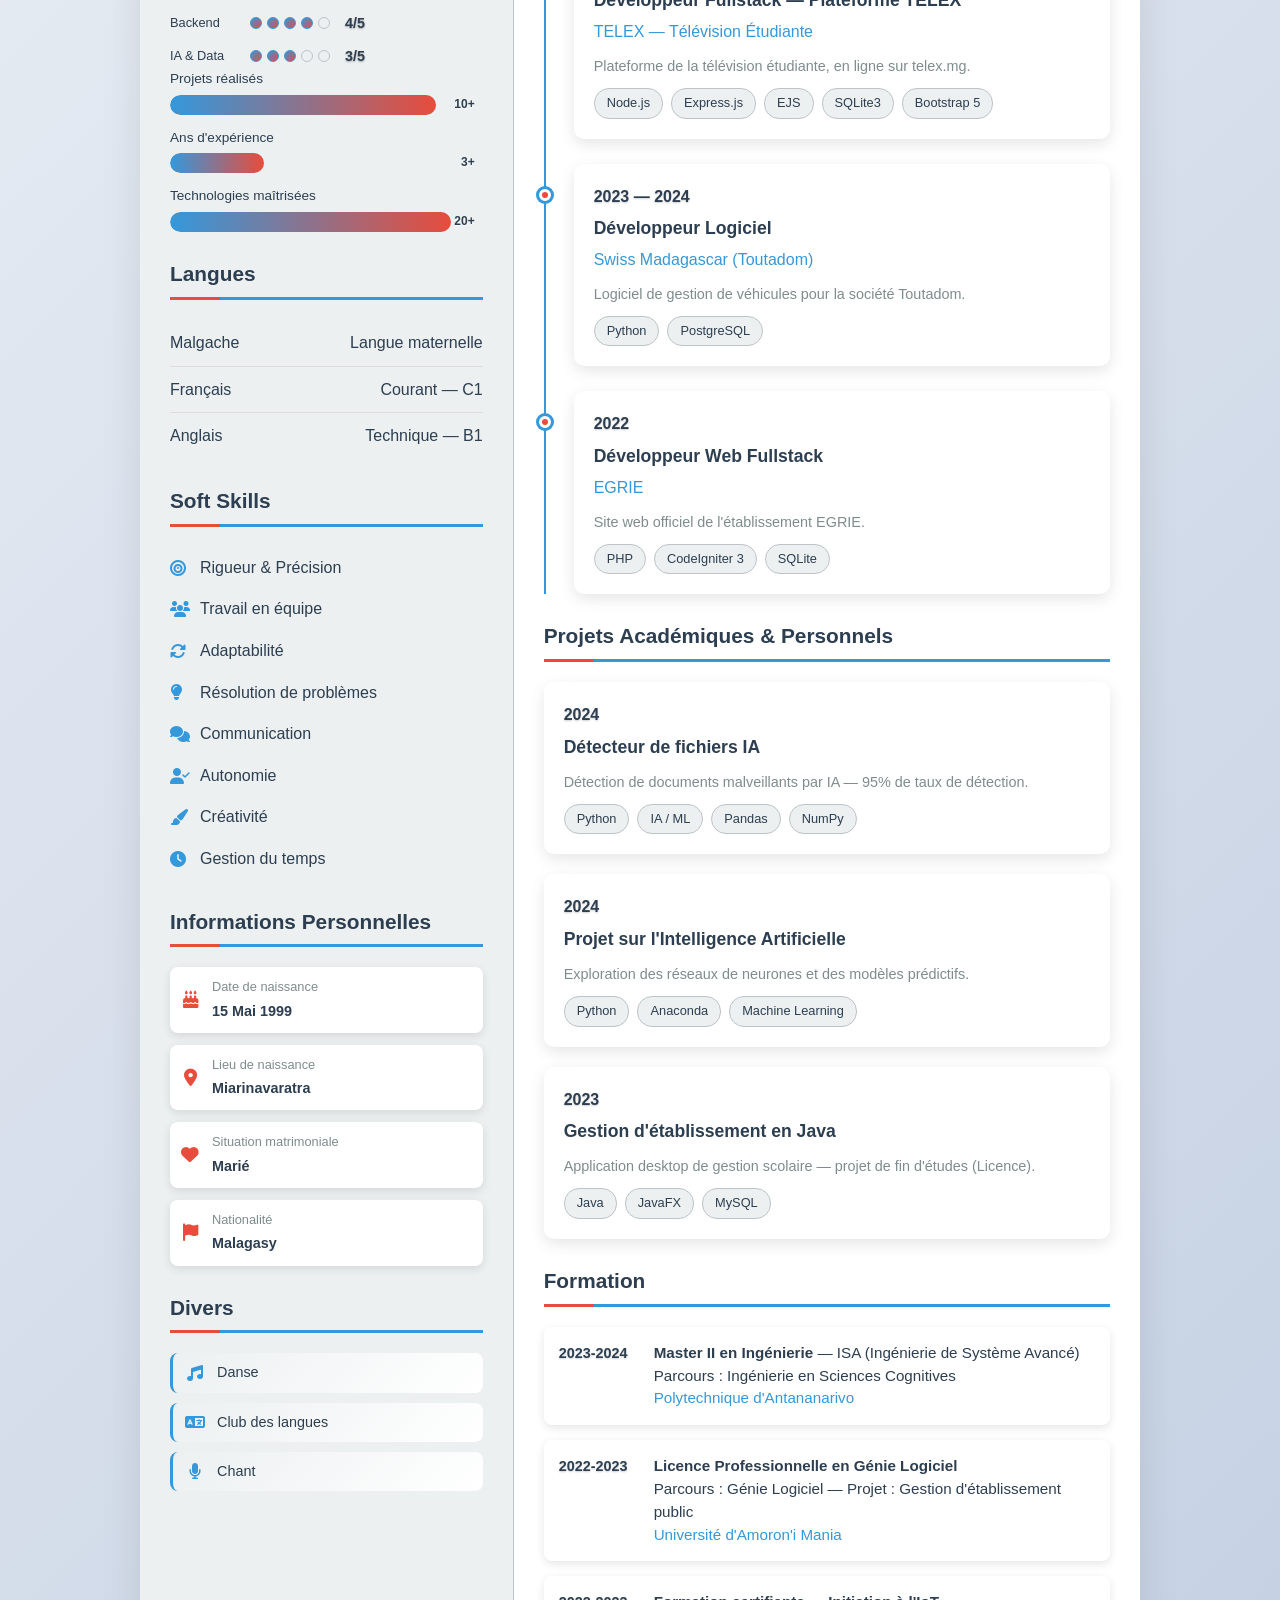
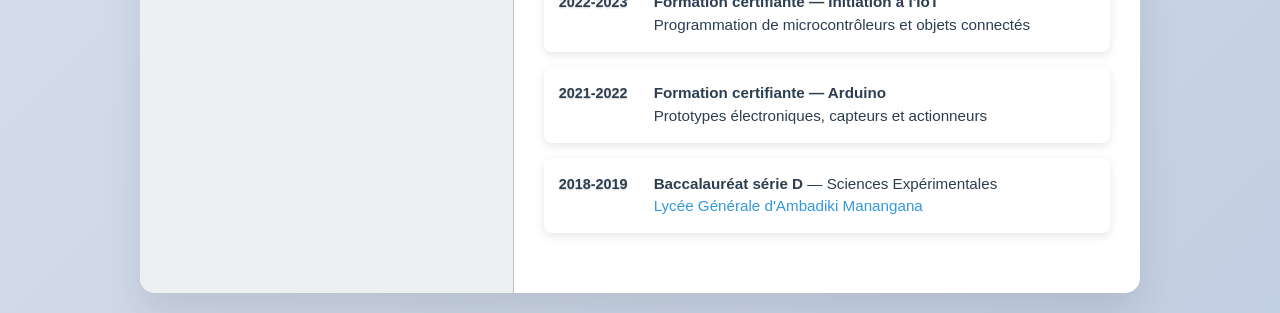
==== commit c0627907: "Gestion des Materiels : projet termine, en ligne sur Render - Statut « En ligne » et bouton « Voir l" ====
--- a/CV_Professionnel.html
+++ b/CV_Professionnel.html
@@ -1654,7 +1654,7 @@
                             <div class="timeline-title">Développeur Fullstack</div>
                             <div class="timeline-company">Gestion des matériels et des articles</div>
                             <div class="timeline-description">
-                                Suivi du parc de matériels, des stocks et des affectations.
+                                Parc et stocks, en ligne sur gestion-materiels.onrender.com.
                             </div>
                             <div class="tech-tags">
                                 <span class="tech-tag">Node.js</span>
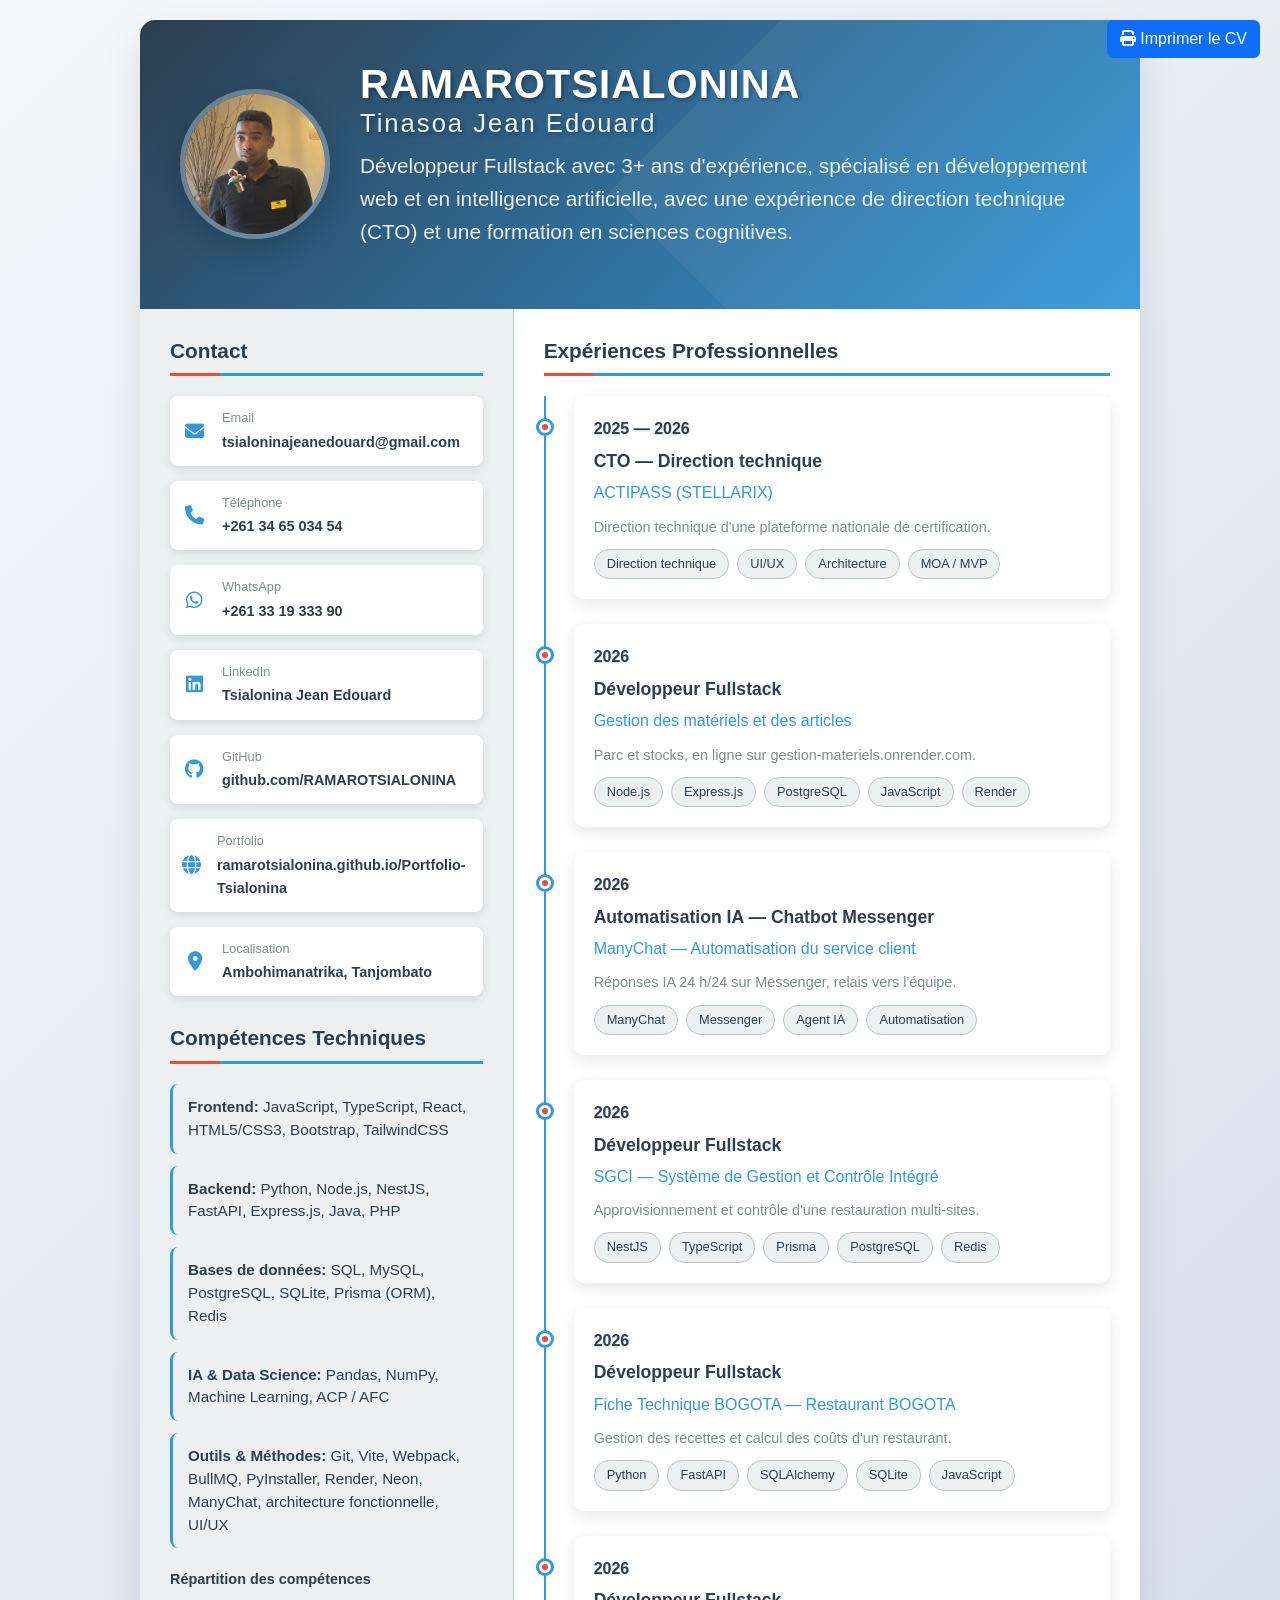
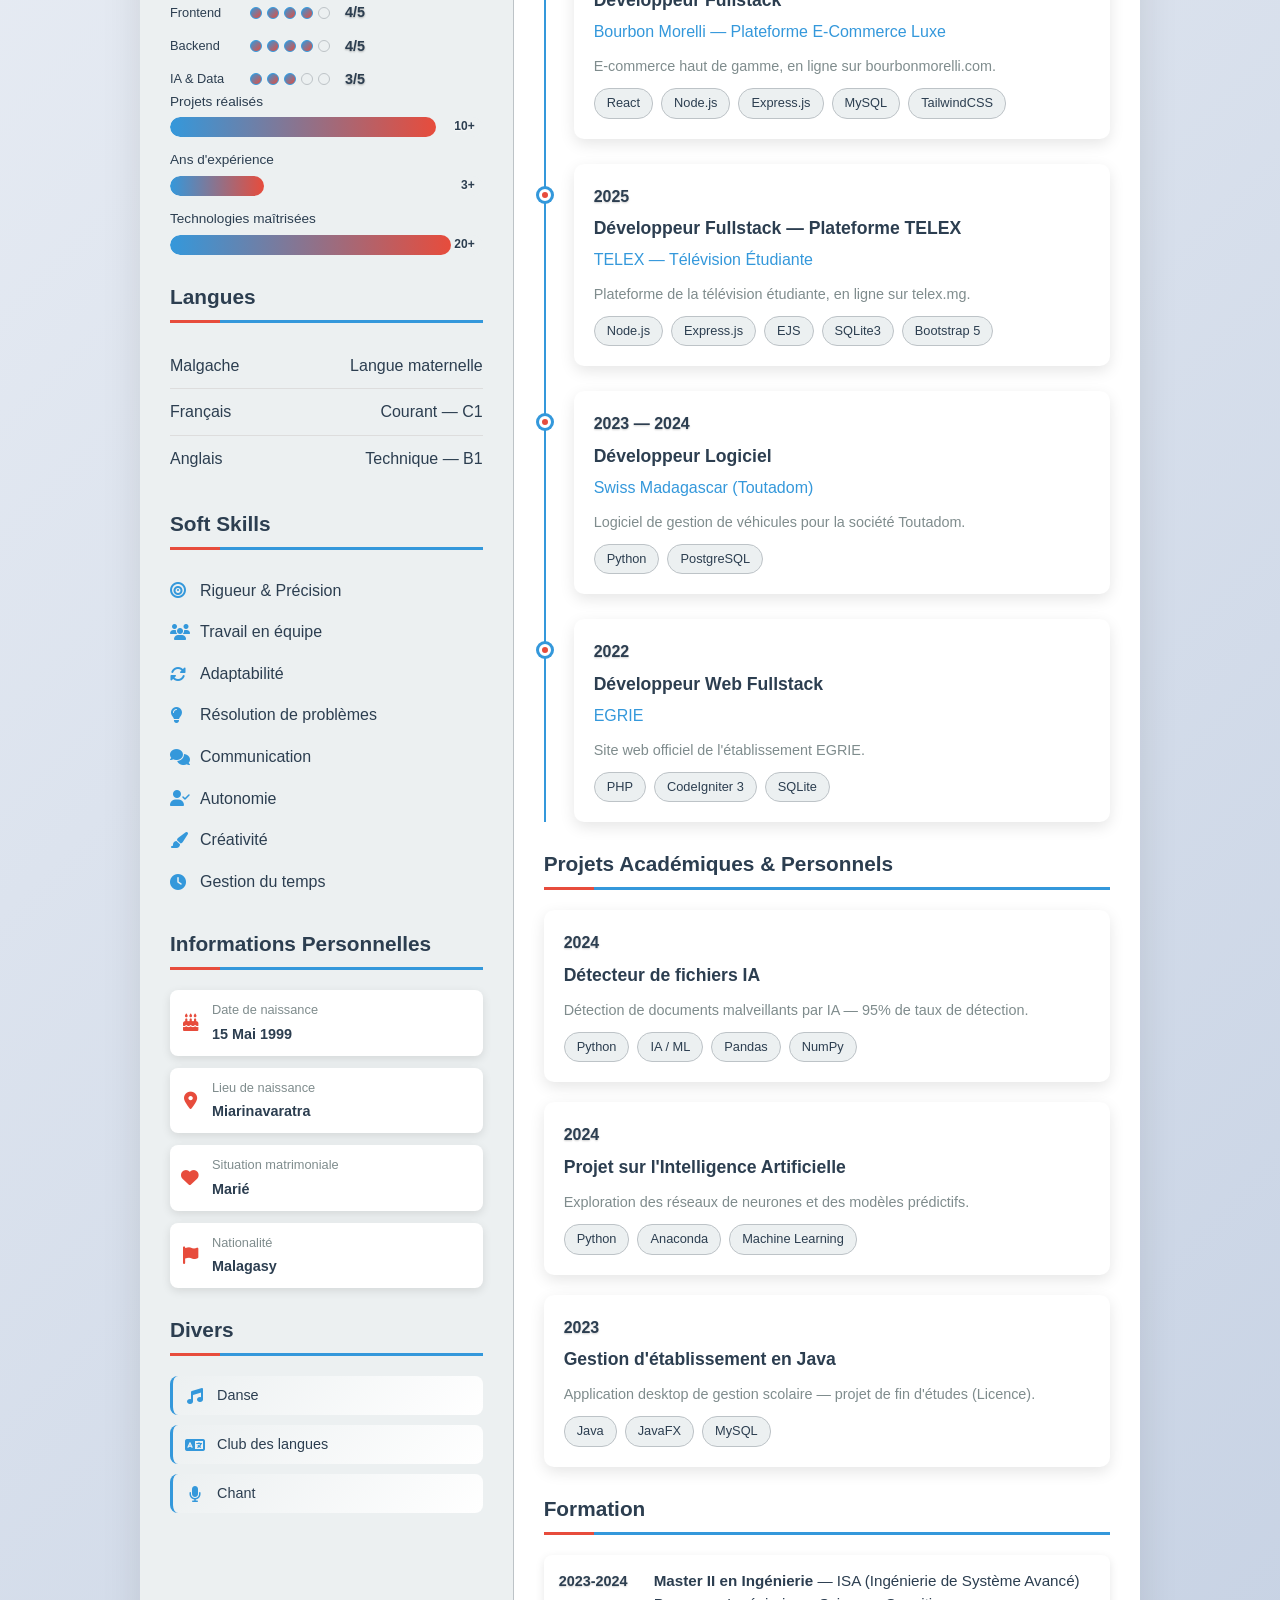
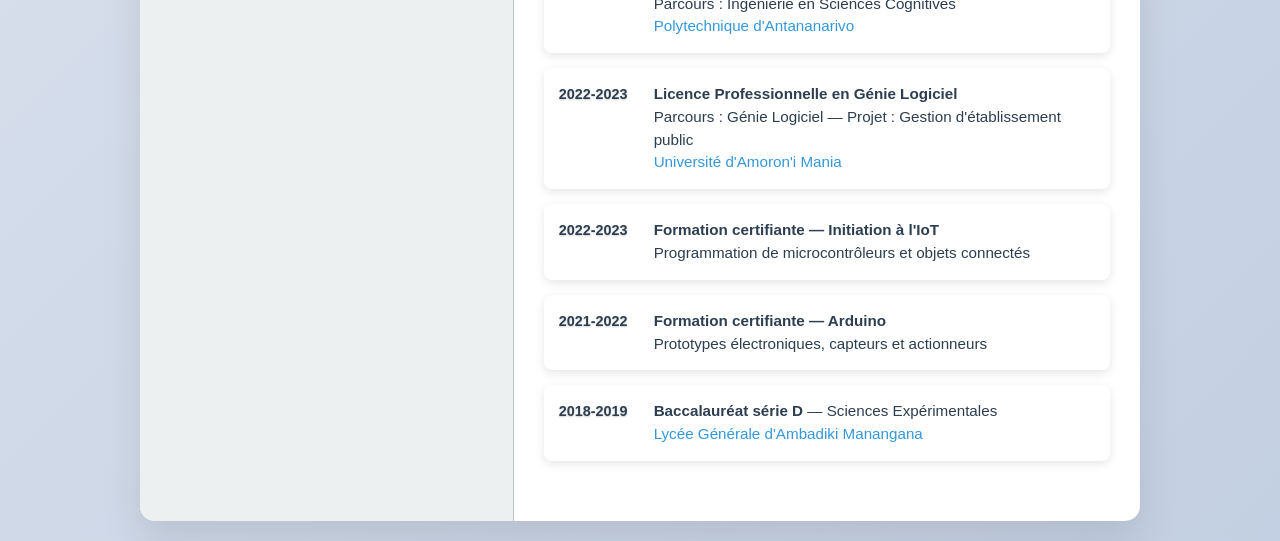
==== commit 34c0daf2: "Ajout de ManyChat (experience, competences, CV) - Experience « Automatisation IA — Chatbot Messenger" ====
--- a/CV_Professionnel.html
+++ b/CV_Professionnel.html
@@ -1237,7 +1237,8 @@
             .profile-info h1, .profile-title,
             .section-title, .timeline-date, .timeline-title,
             .project-title, .chart-percentage, .chart-title,
-            .stat-bar-value, .dot-score, .formation-item strong {
+            .stat-bar-value, .dot-score, .formation-item strong,
+            .formation-year, .project-year {
                 text-shadow: none !important;
             }
 
@@ -1336,10 +1337,22 @@
                 margin-left: -10px;
                 margin-bottom: 1px;
             }
-            .timeline-item        { margin-bottom: 6px !important; }
+            .timeline-item        { margin-bottom: 5px !important; }
             .project-item         { margin-bottom: 5px !important; }
             .formation-item       { margin-bottom: 2px !important; }
             .formation-details    { line-height: 1.3; }
+            .tech-tags            { margin-top: 3px; }
+            .formation-simple     { gap: 4px; }
+            /* Rien apres la derniere section : sinon un residu deborde sur une page blanche. */
+            .main-content         { padding-bottom: 4px; }
+            .main-content .section:last-child { margin-bottom: 0; }
+            .formation-item       { padding: 5px 10px; }
+            /* Projets : l'annee passe sur la ligne du titre (une ligne
+               gagnee par projet) pour tenir sur 2 pages. */
+            .project-item         { padding: 5px 10px; }
+            .project-year         { display: inline-block; margin: 0 8px 0 0; }
+            .project-title        { display: inline; }
+            .project-description  { margin-top: 3px; }
             .dot-chart            { margin-top: 8px; }
             .stats-bars           { margin-top: 8px; gap: 7px; }
 
@@ -1445,7 +1458,7 @@
                             <strong>IA &amp; Data Science:</strong> Pandas, NumPy, Machine Learning, ACP / AFC
                         </div>
                         <div class="skill-group">
-                            <strong>Outils &amp; Méthodes:</strong> Git, Vite, Webpack, BullMQ, PyInstaller, Render, Neon, architecture fonctionnelle, UI/UX
+                            <strong>Outils &amp; Méthodes:</strong> Git, Vite, Webpack, BullMQ, PyInstaller, Render, Neon, ManyChat, architecture fonctionnelle, UI/UX
                         </div>
                     </div>
 
@@ -1667,6 +1680,21 @@
 
                         <div class="timeline-item">
                             <div class="timeline-date">2026</div>
+                            <div class="timeline-title">Automatisation IA — Chatbot Messenger</div>
+                            <div class="timeline-company">ManyChat — Automatisation du service client</div>
+                            <div class="timeline-description">
+                                Réponses IA 24 h/24 sur Messenger, relais vers l'équipe.
+                            </div>
+                            <div class="tech-tags">
+                                <span class="tech-tag">ManyChat</span>
+                                <span class="tech-tag">Messenger</span>
+                                <span class="tech-tag">Agent IA</span>
+                                <span class="tech-tag">Automatisation</span>
+                            </div>
+                        </div>
+
+                        <div class="timeline-item">
+                            <div class="timeline-date">2026</div>
                             <div class="timeline-title">Développeur Fullstack</div>
                             <div class="timeline-company">SGCI — Système de Gestion et Contrôle Intégré</div>
                             <div class="timeline-description">
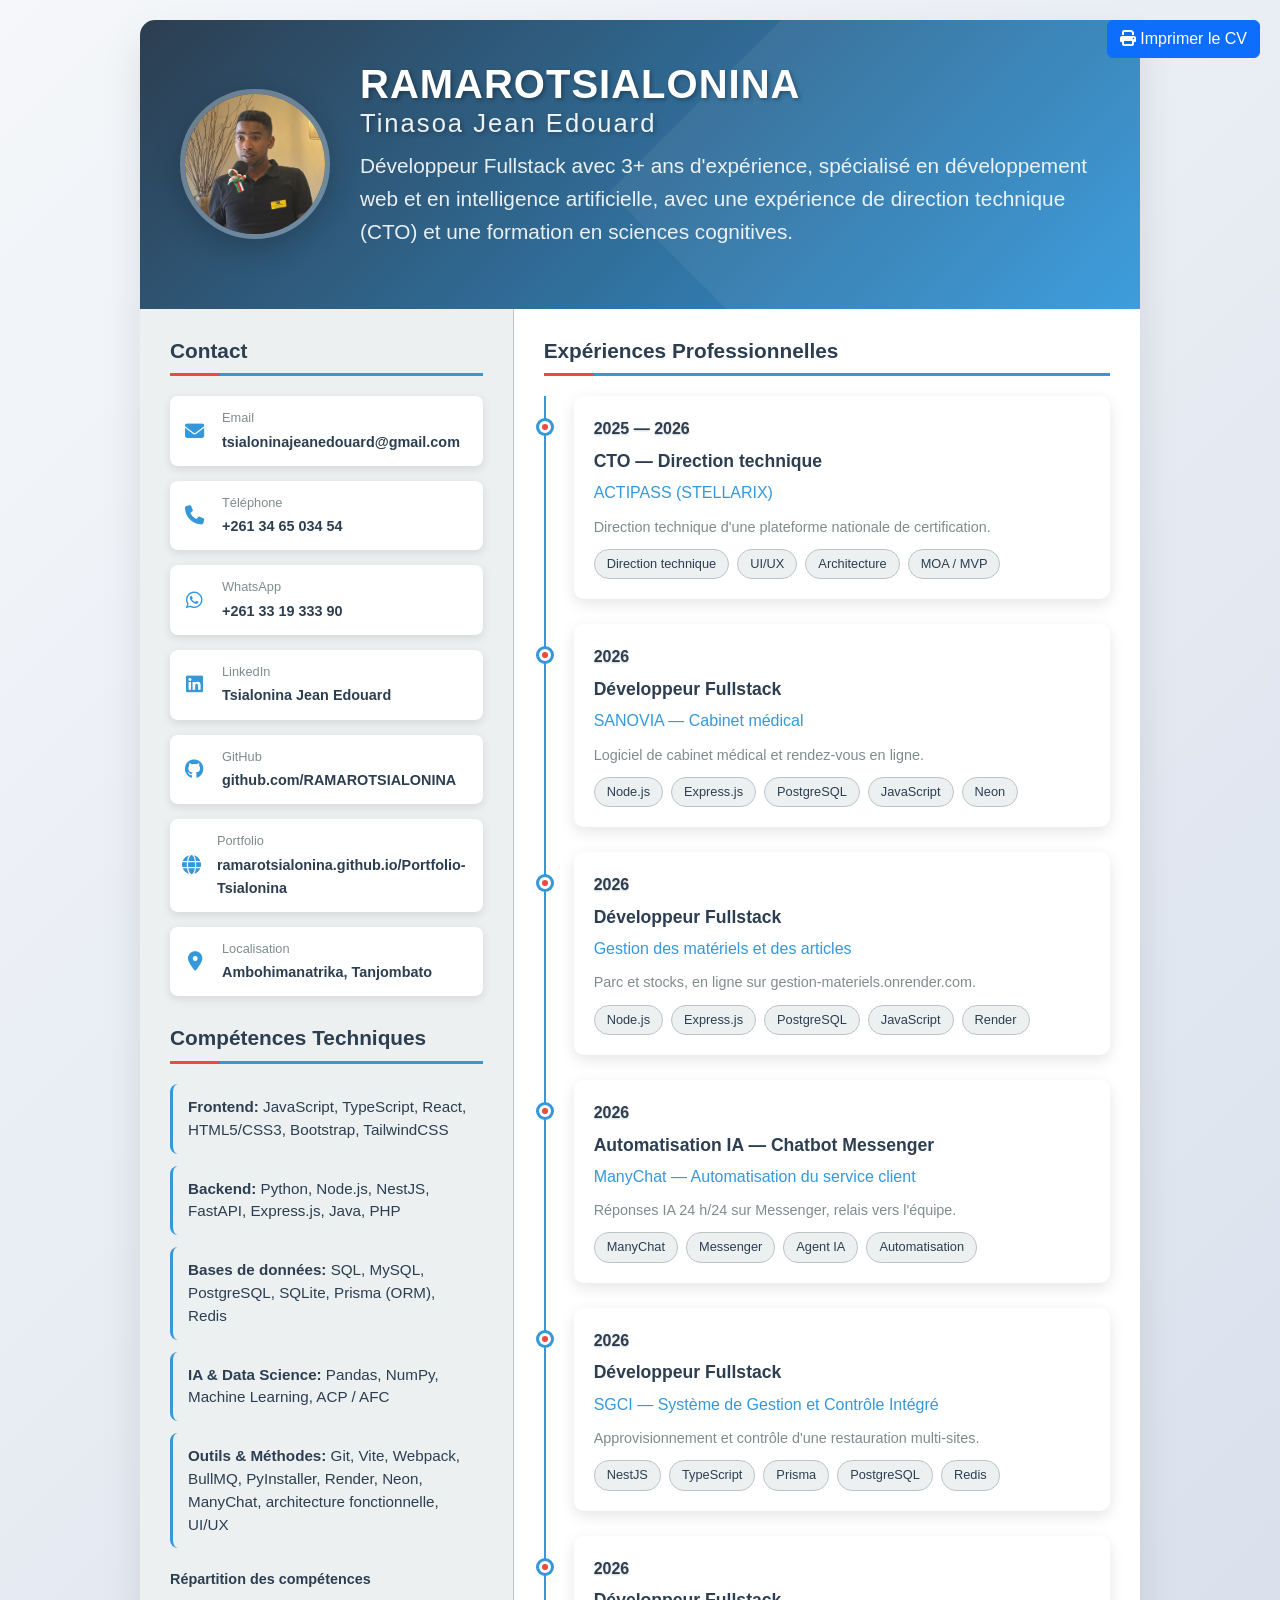
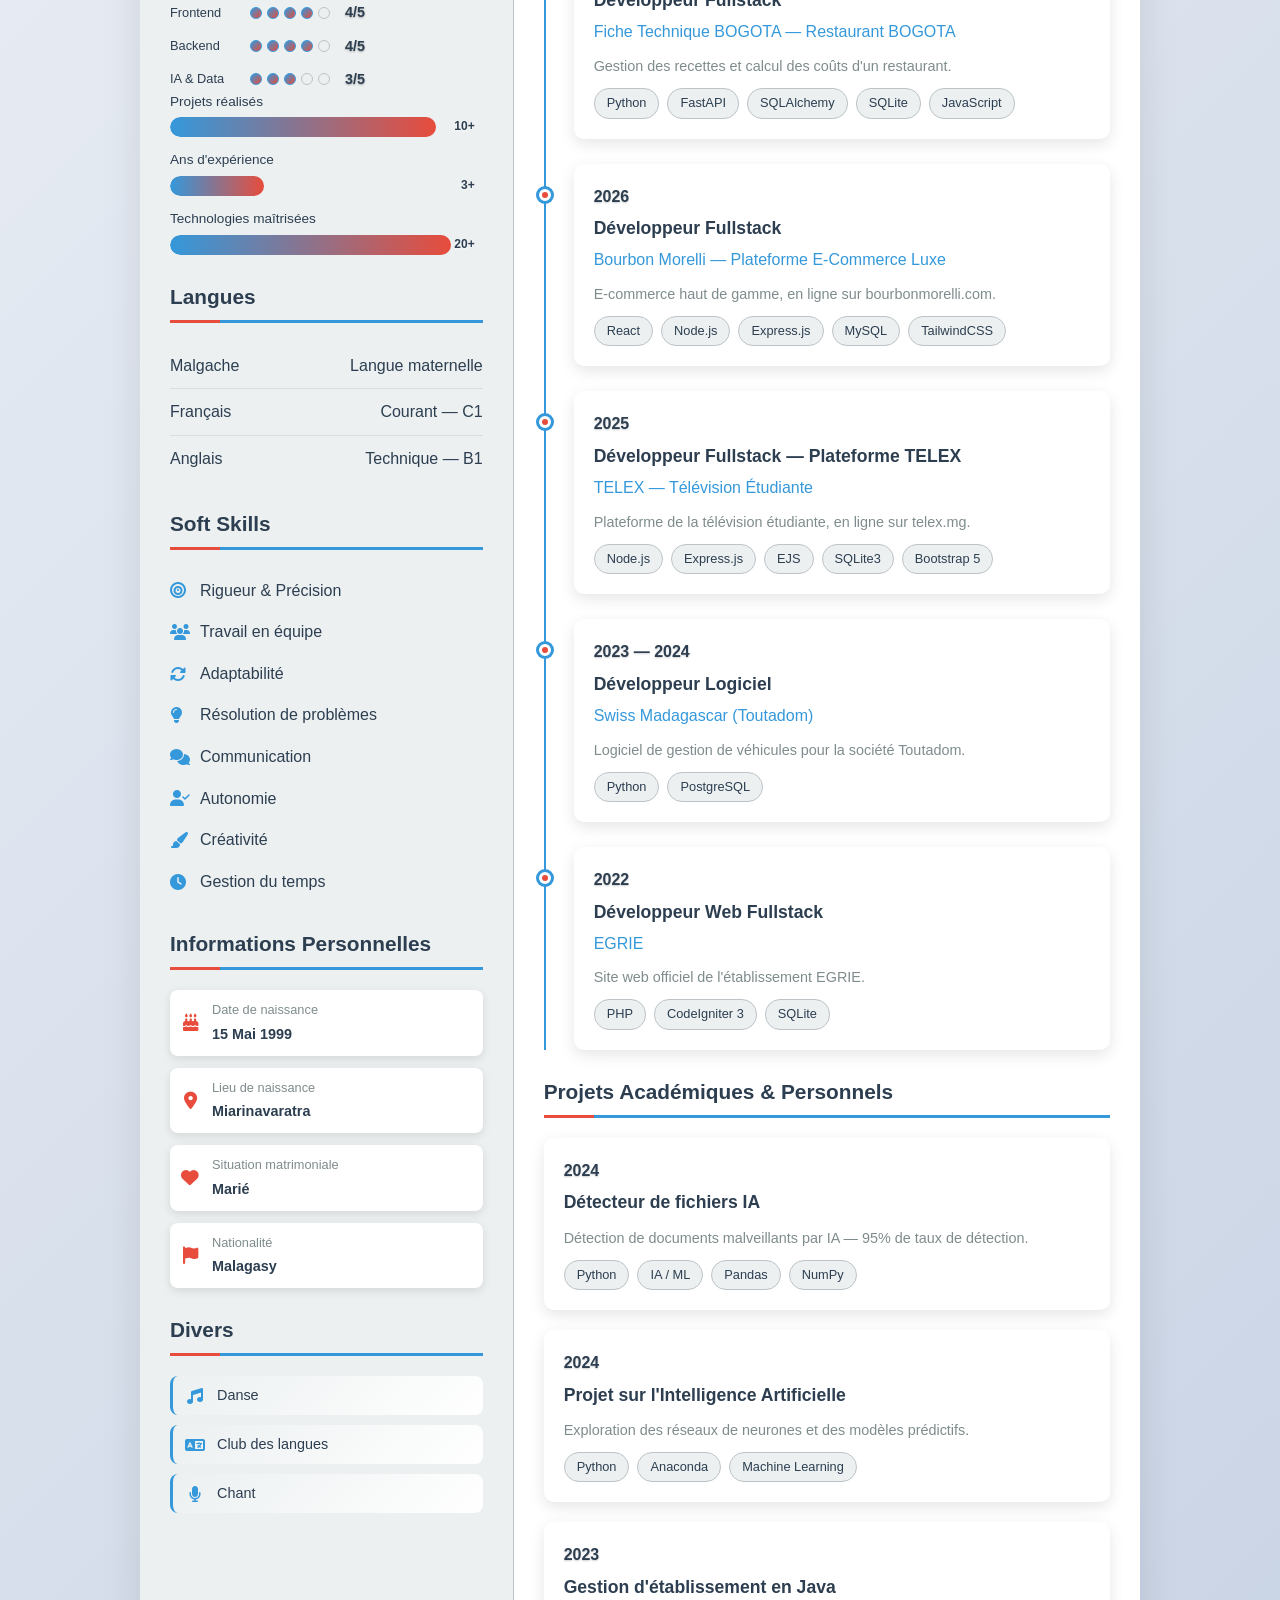
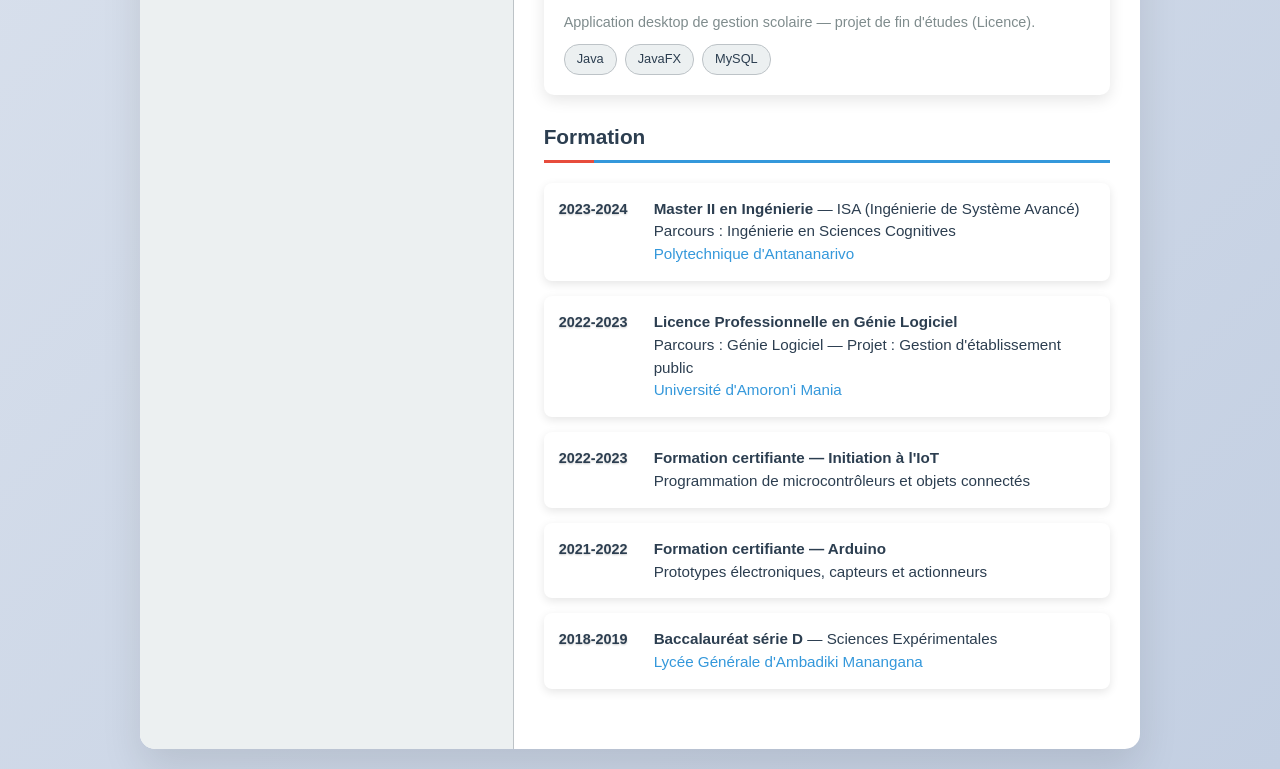
==== commit 2fbe5e8a: "CV : experience SANOVIA ; la date passe sur la ligne du titre La date des experiences est maintenant" ====
--- a/CV_Professionnel.html
+++ b/CV_Professionnel.html
@@ -1353,6 +1353,10 @@
             .project-year         { display: inline-block; margin: 0 8px 0 0; }
             .project-title        { display: inline; }
             .project-description  { margin-top: 3px; }
+            /* Chronologie : la date passe a droite, sur la ligne du titre
+               (une ligne gagnee par experience, 10 experiences). */
+            .timeline-date        { float: right; margin: 3px 0 0 10px; }
+            .timeline-item::before { top: 16px; }
             .dot-chart            { margin-top: 8px; }
             .stats-bars           { margin-top: 8px; gap: 7px; }
 
@@ -1665,6 +1669,22 @@
                         <div class="timeline-item">
                             <div class="timeline-date">2026</div>
                             <div class="timeline-title">Développeur Fullstack</div>
+                            <div class="timeline-company">SANOVIA — Cabinet médical</div>
+                            <div class="timeline-description">
+                                Logiciel de cabinet médical et rendez-vous en ligne.
+                            </div>
+                            <div class="tech-tags">
+                                <span class="tech-tag">Node.js</span>
+                                <span class="tech-tag">Express.js</span>
+                                <span class="tech-tag">PostgreSQL</span>
+                                <span class="tech-tag">JavaScript</span>
+                                <span class="tech-tag">Neon</span>
+                            </div>
+                        </div>
+
+                        <div class="timeline-item">
+                            <div class="timeline-date">2026</div>
+                            <div class="timeline-title">Développeur Fullstack</div>
                             <div class="timeline-company">Gestion des matériels et des articles</div>
                             <div class="timeline-description">
                                 Parc et stocks, en ligne sur gestion-materiels.onrender.com.
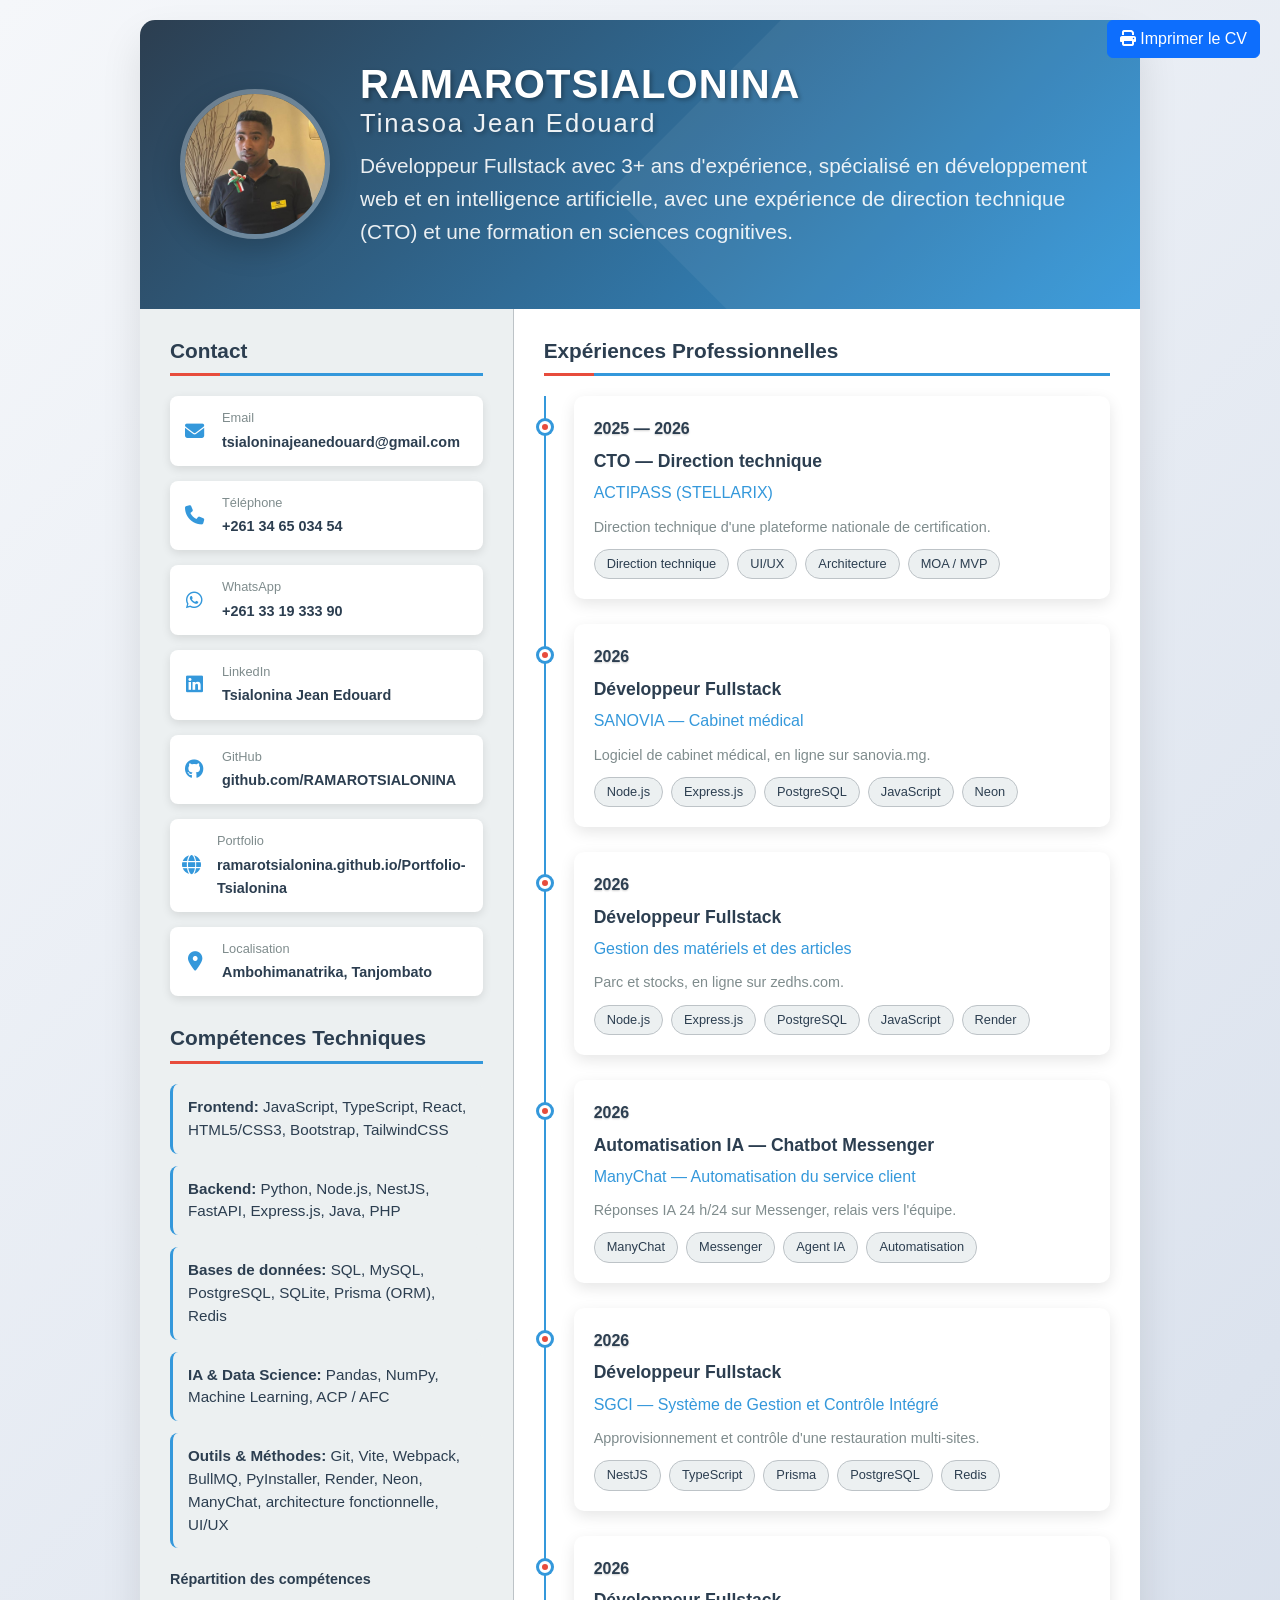
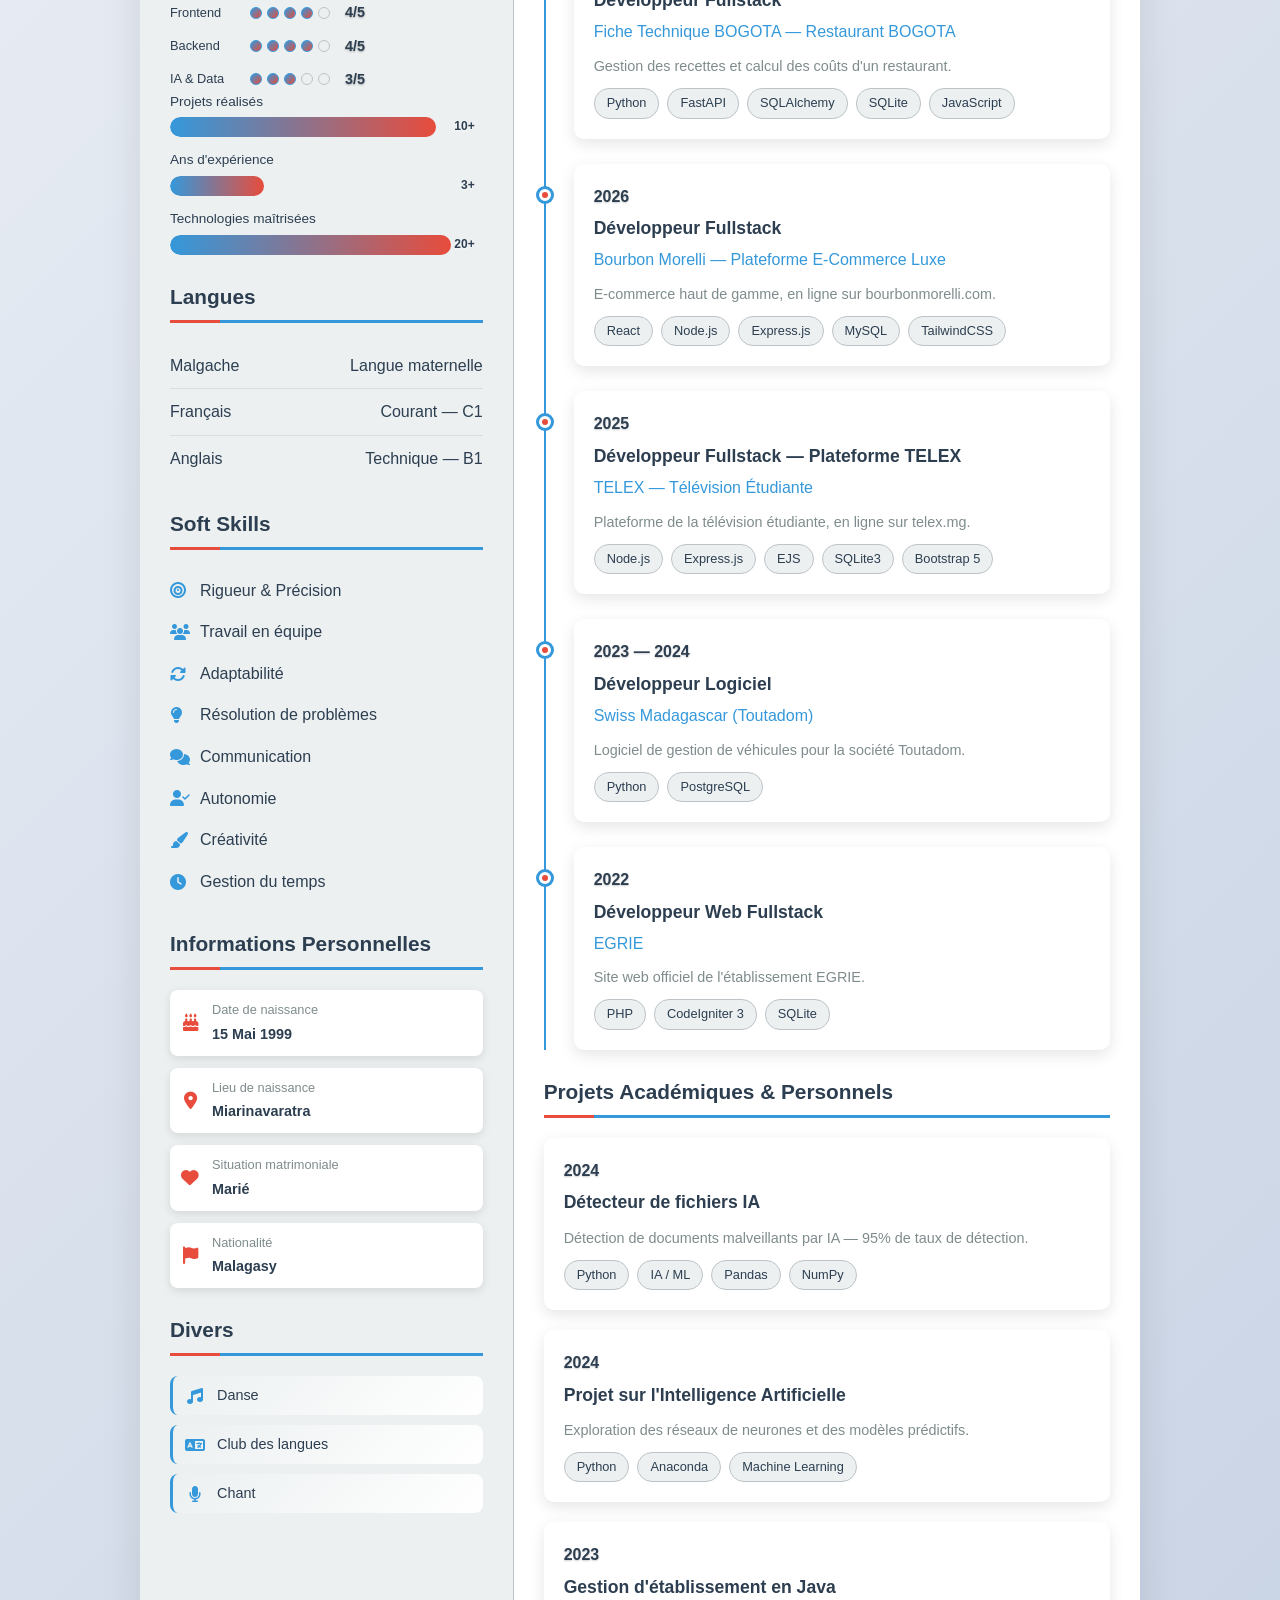
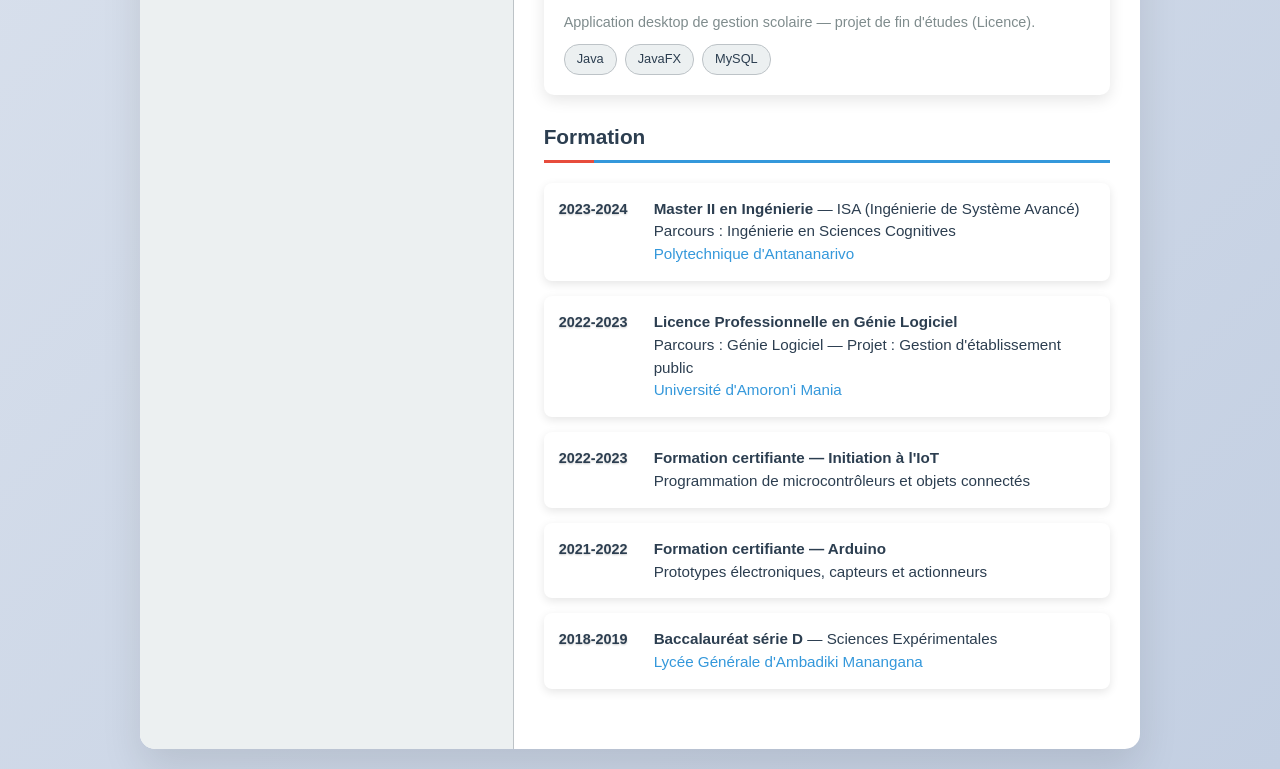
==== commit 403b5d03: "CV : adresses de SANOVIA (sanovia.mg) et de Gestion des matériels (zedhs.com) Les deux lignes d'expl" ====
--- a/CV_Professionnel.html
+++ b/CV_Professionnel.html
@@ -1671,7 +1671,7 @@
                             <div class="timeline-title">Développeur Fullstack</div>
                             <div class="timeline-company">SANOVIA — Cabinet médical</div>
                             <div class="timeline-description">
-                                Logiciel de cabinet médical et rendez-vous en ligne.
+                                Logiciel de cabinet médical, en ligne sur sanovia.mg.
                             </div>
                             <div class="tech-tags">
                                 <span class="tech-tag">Node.js</span>
@@ -1687,7 +1687,7 @@
                             <div class="timeline-title">Développeur Fullstack</div>
                             <div class="timeline-company">Gestion des matériels et des articles</div>
                             <div class="timeline-description">
-                                Parc et stocks, en ligne sur gestion-materiels.onrender.com.
+                                Parc et stocks, en ligne sur zedhs.com.
                             </div>
                             <div class="tech-tags">
                                 <span class="tech-tag">Node.js</span>
